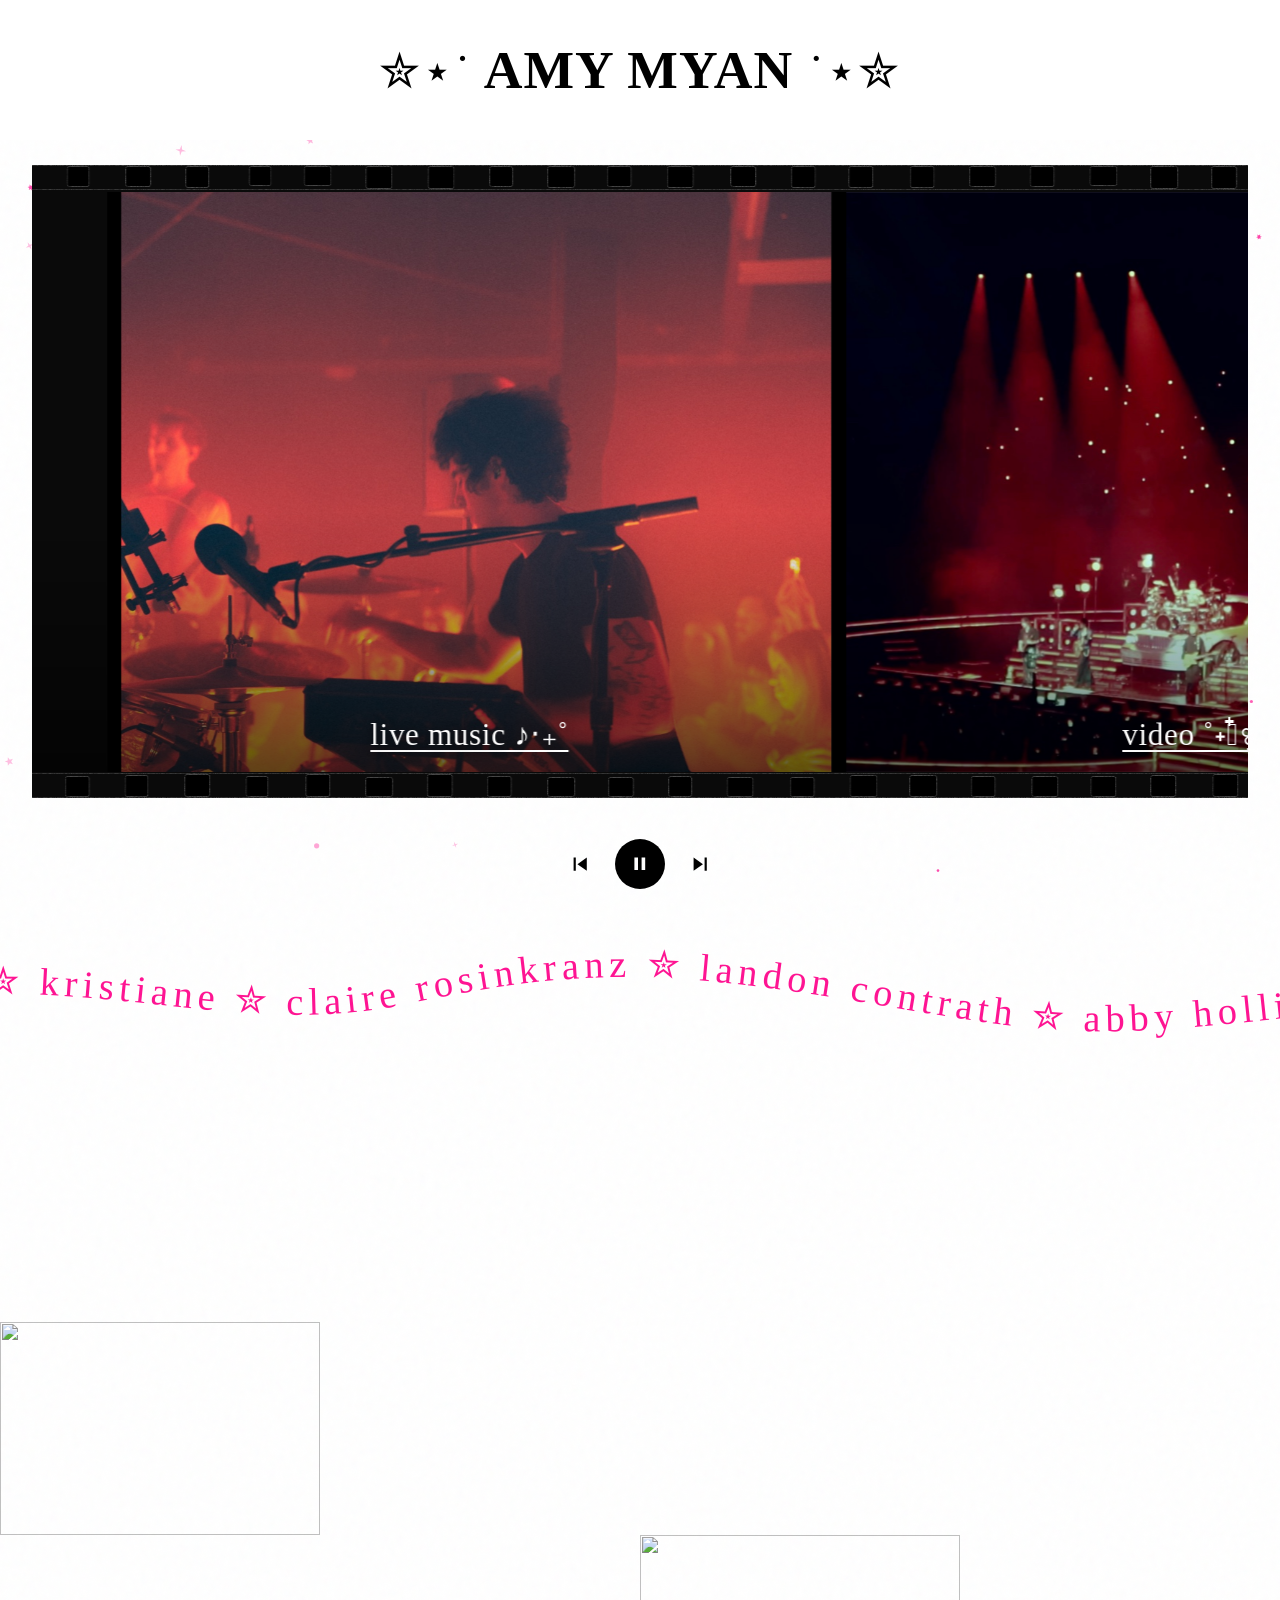
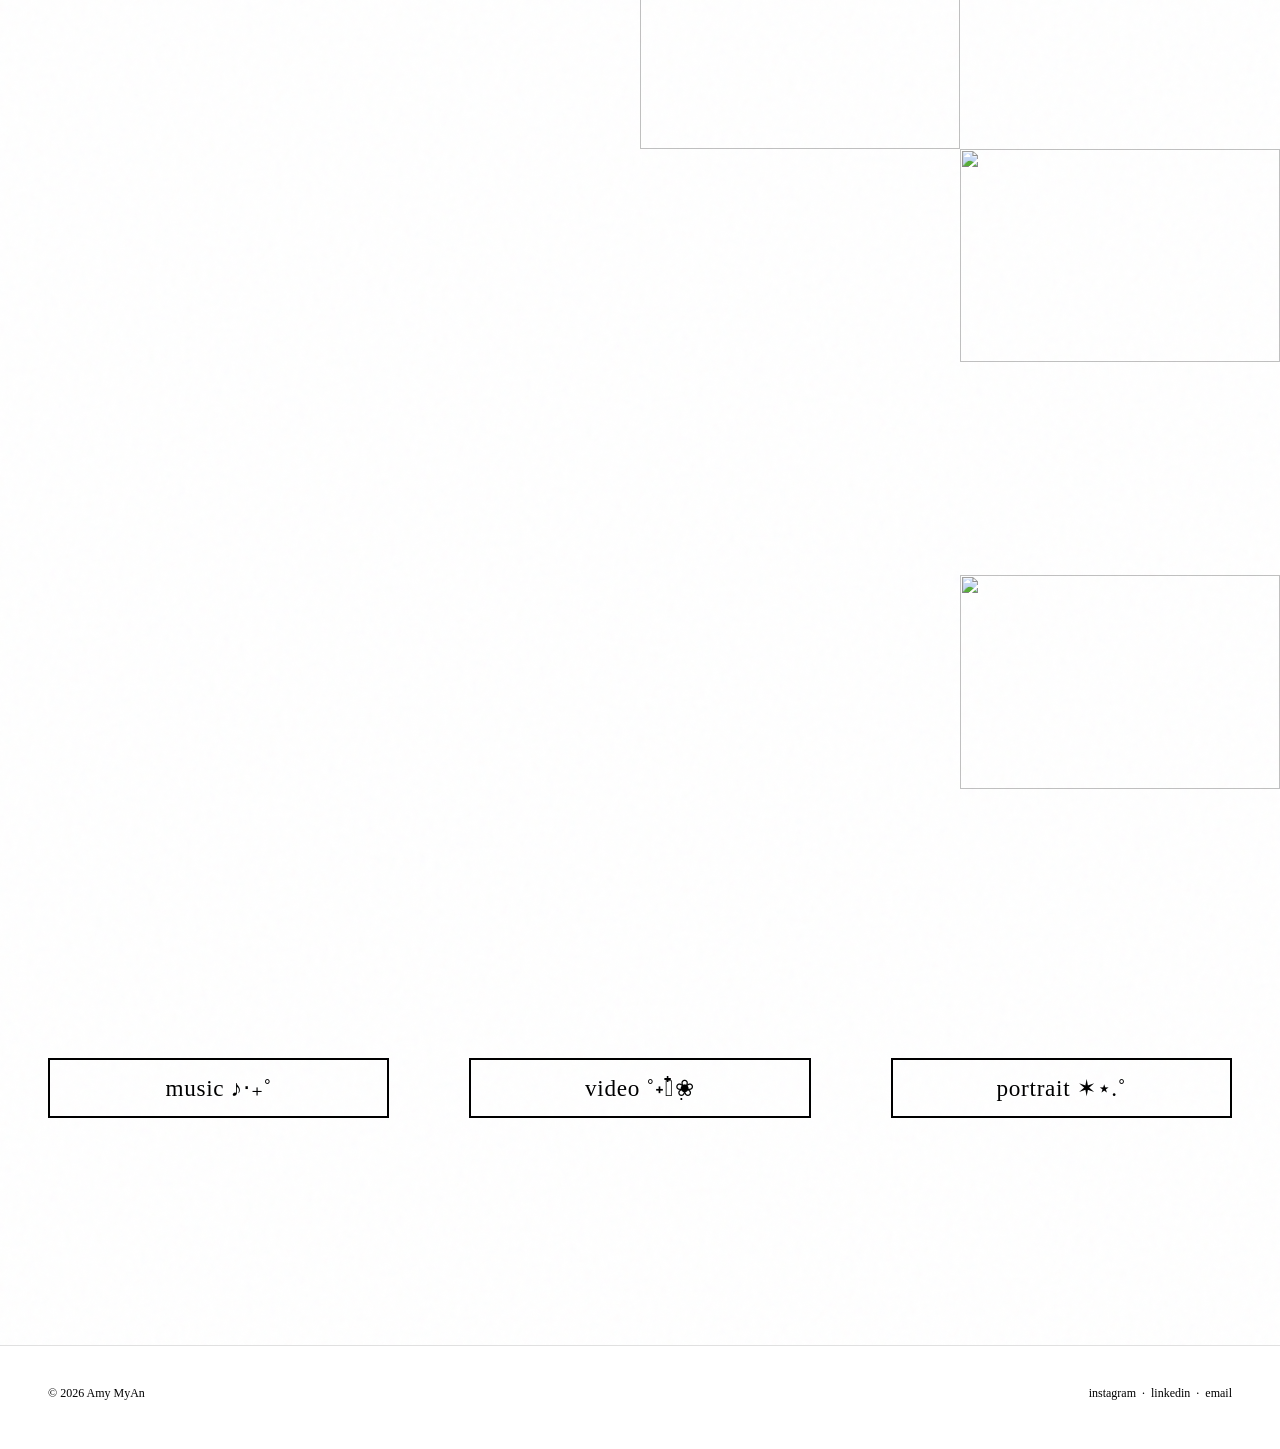
==== index.html @ 7e23cfae "artists" ====
<!DOCTYPE html>
<html lang="en">
<head>
<meta charset="UTF-8">
<meta name="viewport" content="width=device-width, initial-scale=1">
<title>Amy MyAn</title>
<meta name="description" content="Amy MyAn is a Los Angeles-based music photographer and videographer specializing in show/tour coverage, BTS, and portraits.">
<link rel="icon" href="assets/favicon.svg?v=20260813j" type="image/svg+xml">
<link rel="icon" href="assets/favicon.png?v=20260813j" sizes="32x32" type="image/png">
<link rel="apple-touch-icon" href="assets/apple-touch-icon.png?v=20260813j">
<link rel="stylesheet" href="css/style.css?v=20261007e">
<link rel="stylesheet" href="css/home-filmstrip.css?v=20261007g">
<style>.page-loader{position:fixed;inset:0;z-index:10050;background:#fff}body.is-booting{overflow:hidden}</style>
</head>
<body class="page-home is-booting">
<noscript><style>.page-loader{display:none!important}body.is-booting .site-nav,body.is-booting main,body.is-booting .site-footer{opacity:1}body.is-booting{overflow:auto}</style></noscript>
<div id="page-loader" class="page-loader" role="status" aria-live="polite" aria-label="Loading">
  <div class="page-loader-inner">
    <div class="page-loader-orbit" aria-hidden="true"></div>
  </div>
</div>

<nav class="site-nav">
  <a class="wordmark" href="index.html"><span class="wordmark-deco">✮⋆˙</span> <span class="wordmark-name">Amy MyAn</span> <span class="wordmark-deco">˙⋆✮</span></a>
  <div class="nav-links">
    <a href="music.html">music</a>
    <a href="video.html">video</a>
    <a href="portrait.html">portrait</a>
    <a href="about.html">about</a>
  </div>
</nav>

<main id="home-film" class="home-film">
  <p class="home-film-loading">loading film…</p>

  <div class="home-film-hero">
    <div class="home-film-stage">
      <div class="home-film-assembly">
          <div class="home-film-viewport">
            <div class="home-film-roll">
            <div class="home-film-track">
              <div class="home-film-edge home-film-edge--top">
                <div class="home-film-sprocket home-film-sprocket--top" aria-hidden="true"></div>
              </div>
              <div class="home-film-strip" aria-live="polite"></div>
              <div class="home-film-edge home-film-edge--bottom">
                <div class="home-film-sprocket home-film-sprocket--bottom" aria-hidden="true"></div>
              </div>
            </div>
          </div>
        </div>
      </div>

      <div class="home-film-controls">
        <button type="button" class="home-film-transport home-film-transport--prev" aria-label="Previous section">
          <svg viewBox="0 0 24 24" aria-hidden="true"><path d="M6 6h2v12H6V6zm3.5 6 8.5 6V6l-8.5 6z"/></svg>
        </button>
        <button type="button" class="home-film-transport home-film-transport--toggle is-playing" aria-label="Pause filmstrip">
          <svg class="home-film-icon home-film-icon--play" viewBox="0 0 24 24" aria-hidden="true"><path d="M8 5v14l11-7L8 5z"/></svg>
          <svg class="home-film-icon home-film-icon--pause" viewBox="0 0 24 24" aria-hidden="true"><path d="M6 5h4v14H6V5zm8 0h4v14h-4V5z"/></svg>
        </button>
        <button type="button" class="home-film-transport home-film-transport--next" aria-label="Next section">
          <svg viewBox="0 0 24 24" aria-hidden="true"><path d="M16 6h2v12h-2V6zM6 6l8.5 6L6 18V6z"/></svg>
        </button>
      </div>
    </div>
  </div>

  <div class="home-film-credits" aria-label="Artists">
      <svg class="home-film-credits-svg" viewBox="0 0 1200 128" preserveAspectRatio="xMidYMid meet" aria-hidden="true">
        <path id="home-credits-path" fill="none" d="M-120,64 C80,30 220,98 380,64 S620,30 820,64 S1020,98 1320,64" />
        <text class="home-film-credits-text">
          <textPath id="home-credits-textpath" href="#home-credits-path" startOffset="0%"></textPath>
        </text>
      </svg>
  </div>

  <div class="home-cover-grid" id="home-cover-grid" aria-label="Film cover photos"></div>

  <nav class="home-section-links" aria-label="Portfolio sections">
    <a class="home-section-link" href="music.html">music ♪‧₊˚</a>
    <a class="home-section-link" href="video.html">video ˚˖𓍢ִ໋❀</a>
    <a class="home-section-link" href="portrait.html">portrait ✶⋆.˚</a>
  </nav>

  <p class="home-work-cta-wrap">
    <a class="home-work-cta" href="about.html">
      <span class="home-work-cta-ghost" aria-hidden="true">let's work!</span>
      <span class="home-work-cta-text" aria-hidden="true"></span>
      <span class="visually-hidden">let's work!</span>
    </a>
  </p>

  <div class="home-film-grain" aria-hidden="true"></div>
</main>

<footer class="site-footer">
  <span>&copy; <span id="year"></span> Amy MyAn</span>
  <span>
    <a href="http://instagram.com/amymyan" target="_blank" rel="noopener">instagram</a>
    &nbsp;·&nbsp;
    <a href="https://www.linkedin.com/in/amymyan/" target="_blank" rel="noopener">linkedin</a>
    &nbsp;·&nbsp;
    <a href="mailto:hello@amymyan.com">email</a>
  </span>
</footer>

<script src="js/config.js?v=20260808"></script>
<script src="js/amy-media.js?v=20260930c"></script>
<script src="js/page-loader.js?v=20261005f"></script>
<script src="js/home-data.js?v=20261008a"></script>
<script src="js/home-filmstrip.js?v=20261007g"></script>
<script src="js/home-credits.js?v=20261008a"></script>
<script src="js/home-cover-grid.js?v=20260930b"></script>
<script src="js/home-section-links.js?v=20260811h"></script>
<script src="js/home-work-cta.js?v=20260813h"></script>
<script>document.getElementById('year').textContent = new Date().getFullYear();</script>
<script src="js/cursor-glow.js" defer></script>
<script src="js/galaxy.js?v=20260812v" defer></script>
</body>
</html>
---- css/style.css ----
/* ============================================================
   AMY MYAN — shared design settings
   ============================================================
   This file controls the look of EVERY page (fonts, colors,
   background, nav bar, footer, and the photo grid pages).
   Change something here and it updates the whole site at once.
   ============================================================ */

@import url('galaxy.css');

:root{
  /* ---- COLORS ----
     Every color on the site is named here once, so you only
     ever need to change it in ONE place. */
  --paper:   #FFFFFF;   /* page background */
  --ink:     #000000;   /* text on light backgrounds */
  --line:    #E0E0E0;   /* dividers + empty placeholders */
  --flash:   #FF1493;

  /* ---- FONTS ----
     All three are set to Times New Roman. If you ever want a
     different font for headings vs body text, change these to
     two different values (e.g. --display: 'Georgia', serif;) */
  --display: 'Times New Roman', Times, serif;
  --body:    'Times New Roman', Times, serif;
  --mono:    'Times New Roman', Times, serif;

  --nav-wordmark-size: clamp(2.45rem, 6vw, 3.35rem);
  --nav-link-size: clamp(0.95rem, 1.7vw, 1.12rem);
  --nav-pad-y: clamp(1.85rem, 4.5vw, 2.35rem);
  --site-cursor: url('../assets/cursor.png?v=20260813g') 12 12, auto;
  --cursor-trail-offset-x: 0px;
  --cursor-trail-offset-y: 0px;
}

/* Reset: makes sure padding/borders don't make elements bigger
   than the width/height you set on them. Leave this alone. */
*{ box-sizing:border-box; }

html,body{
  margin:0;
  padding:0;
  background:var(--paper);
  color:var(--ink);
  font-family:var(--body);
  -webkit-font-smoothing:antialiased;

  cursor:var(--site-cursor);
}

a{
  color:inherit;
  text-decoration:none;
  cursor:var(--site-cursor);
}
a:hover{
  color:var(--flash);
}

button{
  cursor:var(--site-cursor);
}

/* ---------- top nav, shared across every page ---------- */

.site-nav{
  position:sticky;
  top:0;
  z-index:100;
  display:flex;
  flex-direction:column;
  align-items:center;
  justify-content:center;
  gap:0.35rem;
  padding:1.15rem clamp(1.25rem, 4vw, 3rem);
  background:var(--paper);
  text-align:center;
}

.site-nav .wordmark{
  font-family:var(--display);
  font-style:normal;
  font-weight:bold;
  font-size:var(--nav-wordmark-size);
  letter-spacing:0.02em;
  white-space:nowrap;
  text-transform:none;
  display:inline-block;
  line-height:1.2;
  color:var(--ink);
}

body .site-nav a.wordmark,
body .site-nav a.wordmark:link,
body .site-nav a.wordmark:visited,
body .site-nav a.wordmark:active{
  font-size:clamp(2.45rem, 6vw, 3.35rem);
  color:var(--ink);
  -webkit-text-fill-color:var(--ink);
}

@media (hover:hover) and (pointer:fine){
  body .site-nav a.wordmark:hover,
  body .site-nav a.wordmark:focus-visible{
    color:var(--flash);
    -webkit-text-fill-color:var(--flash);
  }
}

.site-nav .wordmark-name{
  text-transform:uppercase;
  color:inherit;
}

/* Decorative stars — use text font so color stays white on mobile */
.site-nav .wordmark-deco{
  font-family:inherit;
  font-weight:normal;
  font-size:0.92em;
  letter-spacing:0.03em;
  color:inherit;
}

.site-nav .nav-links{
  display:flex;
  flex-wrap:wrap;
  align-items:center;
  justify-content:center;
  gap:1.75rem;
  font-family:var(--mono);
  font-size:var(--nav-link-size);
  letter-spacing:0.03em;
}

.site-nav .nav-links a{
  position:relative;
  padding-bottom:2px;
  opacity:0.75;
  transition:opacity 0.2s ease;
}
.site-nav .nav-links a:hover,
.site-nav .nav-links a[aria-current="page"]{ opacity:1; }

/* underline under whichever nav link matches the current page */
.site-nav .nav-links a[aria-current="page"]::after{
  content:"";
  position:absolute;
  left:0; right:0; bottom:-3px;
  height:1px;
  background:var(--ink);
}

/* Homepage — wordmark only, no tab row */
.page-home .site-nav .nav-links{
  display:none;
}

.page-home .site-nav{
  gap:0;
  padding:var(--nav-pad-y) clamp(1.25rem, 4vw, 3rem);
}

.page-home{
  display:flex;
  flex-direction:column;
  min-height:100vh;
  min-height:100dvh;
}

.page-home .site-footer{
  margin-top:auto;
}

/* ---------- footer ---------- */

.site-footer{
  padding:2.5rem clamp(1.25rem, 4vw, 3rem) 3rem;
  border-top:1px solid var(--line);
  margin-top:4rem;
  display:flex;
  justify-content:space-between;
  flex-wrap:wrap;
  gap:1rem;
  font-family:var(--mono);
  font-size:0.75rem;
  opacity:0.7;
}

/* ---------- generic page heading (currently only used by
   organizer.html — the public pages no longer show a title) ---------- */

.page-head{
  padding:3rem clamp(1.25rem, 4vw, 3rem) 1.5rem;
}
.page-head h1{
  font-family:var(--display);
  font-weight:bold;
  font-style:normal;
  font-size:clamp(2rem, 5vw, 3.25rem);
  margin:0 0 0.4rem;
}
.page-head p{
  font-family:var(--mono);
  font-size:0.8rem;
  opacity:0.65;
  margin:0;
}

/* ---------- simple gallery grid (portrait / video pages) ----------
   To change how many photos fit per row, edit the "240px" below —
   a bigger number = fewer, larger photos per row. */

.gallery-grid{
  display:grid;
  grid-template-columns:repeat(auto-fill, minmax(240px, 1fr));
  gap:0.4rem;
  padding:2rem clamp(1.25rem, 4vw, 3rem) 3rem;
}

.gallery-grid figure{
  margin:0;
  aspect-ratio:4/5;
  overflow:hidden;
  background:var(--line); /* light gray box shown while a photo loads */
}

.gallery-grid img,
.gallery-grid video{
  width:100%;
  height:100%;
  object-fit:cover;
  display:block;
  transition:transform 0.5s ease;
}

.gallery-grid figure:hover img,
.gallery-grid figure:hover video{
  transform:scale(1.03); /* subtle zoom-in on hover */
}

.empty-note{
  font-family:var(--mono);
  font-size:0.8rem;
  opacity:0.6;
  padding:0 clamp(1.25rem, 4vw, 3rem) 3rem;
}

.cursor-trail-canvas{
  position:fixed;
  inset:0;
  width:100%;
  height:100%;
  pointer-events:none;
  z-index:9999;
}

/* ---------- page loader (public pages) ---------- */

body.is-booting{
  overflow:hidden;
}

body.is-booting main,
body.is-booting .about-wrap,
body.is-booting .site-footer{
  opacity:0;
}

body.is-booting .site-nav{
  position:relative;
  z-index:10060;
}

body.is-booting .site-nav .wordmark-deco{
  display:inline-block;
  animation:loaderTwinkle 1.8s ease-in-out infinite;
}

body.is-booting .site-nav .wordmark-deco:last-child{
  animation-delay:0.9s;
}

body.is-ready main,
body.is-ready .about-wrap,
body.is-ready .site-footer{
  opacity:1;
  transition:opacity 0.9s ease;
}

.page-loader{
  position:fixed;
  inset:0;
  z-index:10050;
  display:flex;
  align-items:center;
  justify-content:center;
  background:var(--paper);
  color:var(--ink);
  overflow:hidden;
}

.page-loader.is-done{
  opacity:0;
  pointer-events:none;
  transform:scale(1.02);
  filter:blur(10px);
  transition:opacity 0.85s ease, transform 1s ease, filter 0.85s ease;
}

.page-loader-inner{
  position:relative;
  display:flex;
  flex-direction:column;
  align-items:center;
  padding:1.5rem;
}

.page-loader-orbit{
  position:relative;
  width:min(12.5rem, 58vw);
  height:min(12.5rem, 58vw);
  animation:loaderStarSpin 10s linear infinite;
}

.page-loader-orbit-dot{
  position:absolute;
  left:var(--x);
  top:var(--y);
  transform:translate(-50%, -50%);
  font-size:0.58rem;
  line-height:1;
  color:var(--flash);
}

.page-loader-orbit-dot:nth-child(5n+2){ color:#ff5aad; }
.page-loader-orbit-dot:nth-child(5n+3){ color:#ff8fc4; }
.page-loader-orbit-dot:nth-child(5n+4){ color:#ff3da5; }
.page-loader-orbit-dot:nth-child(5n){ color:#ffb3d9; }

.page-loader-orbit-dot.is-tip{
  font-size:0.92rem;
  color:var(--flash);
}

.page-loader-orbit-dot span{
  display:block;
  animation:loaderTwinkle 1.7s ease-in-out infinite;
  animation-delay:var(--d, 0s);
}

body.is-booting .home-film-loading{
  display:none;
}

@keyframes loaderTwinkle{
  0%, 100%{ opacity:1; transform:scale(1) rotate(0deg); }
  50%{ opacity:0.28; transform:scale(0.82) rotate(-12deg); }
}

@keyframes loaderStarSpin{
  from{ transform:rotate(0deg); }
  to{ transform:rotate(360deg); }
}

@media (prefers-reduced-motion:reduce){
  body.is-booting .site-nav .wordmark-deco,
  .page-loader-orbit,
  .page-loader-orbit-dot span{
    animation:none;
  }
  .page-loader.is-done{
    transform:none;
    filter:none;
    transition:opacity 0.25s ease;
  }
  body.is-ready .site-nav,
  body.is-ready main,
  body.is-ready .about-wrap,
  body.is-ready .site-footer{
    transition:opacity 0.25s ease;
  }
}
---- css/home-filmstrip.css ----
/* Homepage — 35mm filmstrip, 5:4 frames */

.home-film {
  --frames-visible: 1.65;
  --frame-w: calc((100% - var(--film-frame-gap)) / var(--frames-visible));
  --frame-gap: 0px;
  --frame-step: var(--frame-w);
  --stage-w: min(1240px, 98vw);
  --roll-u: 10px;
  --film-ink: #0a0a0a;
  --film-edge: var(--film-ink);
  --film-divider: #000000;
  --film-frame-gap: 14px;
  --film-edge-grey: rgba(255, 255, 255, 0.3);
  --film-hole-grey: rgba(255, 255, 255, 0.42);
  --film-noise: url("data:image/svg+xml,%3Csvg viewBox='0 0 128 128' xmlns='http://www.w3.org/2000/svg'%3E%3Cfilter id='n'%3E%3CfeTurbulence type='fractalNoise' baseFrequency='0.92' numOctaves='4' stitchTiles='stitch'/%3E%3C/filter%3E%3Crect width='100%25' height='100%25' filter='url(%23n)'/%3E%3C/svg%3E");
  --controls-gap: clamp(0.65rem, 2vw, 2rem);
  --credits-gap: clamp(1.25rem, 3.5vw, 2.25rem);

  position: relative;
  width: 100%;
  padding: 0;
  overflow: hidden;
}

.page-home .home-film {
  flex: 1 1 auto;
  display: flex;
  flex-direction: column;
  justify-content: flex-start;
  align-items: stretch;
  min-height: 0;
  overflow-x: hidden;
  overflow-y: auto;
}

.home-film-hero {
  width: 100%;
  height: calc(100dvh - var(--home-nav-h, 5.5rem));
  min-height: calc(100dvh - var(--home-nav-h, 5.5rem));
  max-height: calc(100dvh - var(--home-nav-h, 5.5rem));
  display: flex;
  flex-direction: column;
  justify-content: center;
  align-items: center;
  flex-shrink: 0;
  overflow: hidden;
}

.home-film-grain {
  position: absolute;
  inset: 0;
  pointer-events: none;
  opacity: 0.03;
  z-index: 2;
  background-image: url("data:image/svg+xml,%3Csvg viewBox='0 0 200 200' xmlns='http://www.w3.org/2000/svg'%3E%3Cfilter id='n'%3E%3CfeTurbulence type='fractalNoise' baseFrequency='0.85' numOctaves='4' stitchTiles='stitch'/%3E%3C/filter%3E%3Crect width='100%25' height='100%25' filter='url(%23n)'/%3E%3C/svg%3E");
  mix-blend-mode: multiply;
}

.home-film-loading {
  position: absolute;
  inset: 0;
  display: flex;
  align-items: center;
  justify-content: center;
  text-align: center;
  font-family: var(--mono);
  font-size: 0.85rem;
  opacity: 0.5;
  padding: 1rem;
  z-index: 4;
}

.home-film-loading[hidden] {
  display: none;
}

.home-film-stage {
  max-width: var(--stage-w);
  margin: 0 auto;
  padding: clamp(0.35rem, 1.2vh, 0.85rem) clamp(0.35rem, 1.5vw, 0.75rem);
  width: 100%;
  height: 100%;
  flex: 1 1 auto;
  min-height: 0;
  display: flex;
  flex-direction: column;
  justify-content: center;
  box-sizing: border-box;
}

.home-film-assembly {
  width: 100%;
  flex: 1 1 auto;
  min-height: 0;
  display: flex;
  flex-direction: column;
  justify-content: center;
}

/* ---- film gate ---- */
.home-film-viewport {
  width: 100%;
  position: relative;
  overflow: hidden;
  padding: clamp(0.2rem, 0.8vh, 0.65rem) 0;
  background: transparent;
  flex: 1 1 auto;
  min-height: 0;
  display: flex;
  align-items: center;
}

.home-film-roll {
  width: 100%;
  font-size: var(--roll-u);
  background: var(--film-ink);
  border: none;
  overflow: hidden;
  position: relative;
}

.home-film-roll::before,
.home-film-roll::after {
  content: '';
  position: absolute;
  left: 0;
  right: 0;
  height: 1px;
  pointer-events: none;
  z-index: 4;
  background: var(--film-edge-grey);
  -webkit-mask-image: var(--film-noise);
  mask-image: var(--film-noise);
  -webkit-mask-size: 72px 72px;
  mask-size: 72px 72px;
}

.home-film-roll::before {
  top: 0;
}

.home-film-roll::after {
  bottom: 0;
}

.home-film-track {
  display: flex;
  flex-direction: column;
  width: max-content;
  will-change: transform;
  backface-visibility: hidden;
  transform: translateZ(0);
}

.home-film-track.is-scrubbing {
  will-change: transform;
}

.home-film-edge {
  background: var(--film-ink);
  position: relative;
  overflow: hidden;
  flex: 0 0 auto;
}

.home-film-edge--top {
  padding-bottom: 0.1em;
}

.home-film-edge--bottom {
  padding-top: 0.1em;
}

.home-film-sprocket {
  position: relative;
  height: 1.3em;
  background: var(--film-ink);
}

.home-film-sprocket--top::after,
.home-film-sprocket--bottom::after {
  content: '';
  position: absolute;
  left: 0;
  right: 0;
  height: 1px;
  pointer-events: none;
  z-index: 2;
  background: var(--film-edge-grey);
  -webkit-mask-image: var(--film-noise);
  mask-image: var(--film-noise);
  -webkit-mask-size: 72px 72px;
  mask-size: 72px 72px;
}

.home-film-sprocket--top::after {
  bottom: 0;
}

.home-film-sprocket--bottom::after {
  top: 0;
}

.home-film-sprocket-hole {
  position: absolute;
  background: #000000;
  border: none;
  border-radius: 0.12em;
  box-shadow: none;
}

.home-film-sprocket-hole::after {
  content: '';
  position: absolute;
  inset: -1px;
  border-radius: inherit;
  border: 1px solid var(--film-hole-grey);
  -webkit-mask-image: var(--film-noise);
  mask-image: var(--film-noise);
  -webkit-mask-size: 48px 48px;
  mask-size: 48px 48px;
  pointer-events: none;
}

.home-film-sprocket--top .home-film-sprocket-hole {
  top: 0.12em;
  transform: translate(-50%, 0);
}

.home-film-sprocket--bottom .home-film-sprocket-hole {
  bottom: 0.12em;
  top: auto;
  transform: translate(-50%, 0);
}

.home-film-strip {
  display: flex;
  align-items: flex-start;
  gap: 0;
  flex: 0 0 auto;
}

.home-film-frame {
  flex: 0 0 var(--frame-w);
  width: var(--frame-w);
  background: var(--film-ink);
  position: relative;
  contain: layout style paint;
  transform: translateZ(0);
}

.home-film-frame + .home-film-frame::before {
  content: '';
  position: absolute;
  left: 0;
  top: 0;
  bottom: 0;
  width: var(--film-frame-gap);
  background: var(--film-divider);
  z-index: 1;
  pointer-events: none;
}

.home-film-frame.is-cover {
  z-index: 2;
}

.home-film-frame--loop-clone .home-film-cover-link {
  opacity: 0;
  pointer-events: none;
}

.home-film-photo {
  width: 100%;
  aspect-ratio: 5 / 4;
  background: var(--film-ink);
  overflow: hidden;
  position: relative;
  box-shadow: none;
}

.home-film-photo img {
  width: 100%;
  height: 100%;
  object-fit: cover;
  display: block;
  user-select: none;
  -webkit-user-drag: none;
}

.home-film-cover-link {
  position: absolute;
  inset: 0;
  display: flex;
  align-items: flex-end;
  justify-content: center;
  padding: 0.65rem 0.75rem 1rem;
  text-decoration: none;
  color: #fff;
  background: linear-gradient(to top, rgba(0, 0, 0, 0.55) 0%, transparent 40%);
  opacity: 0;
  pointer-events: none;
  transition: opacity 0.3s ease;
}

.home-film-frame.is-cover .home-film-cover-link {
  opacity: 1;
  pointer-events: auto;
}

.home-film-frame.is-cover.is-active .home-film-cover-link {
  background: linear-gradient(to top, rgba(0, 0, 0, 0.62) 0%, transparent 45%);
}

.home-film-cover-title {
  font-family: var(--mono);
  font-size: clamp(1.3rem, 3.8vw, 1.95rem);
  letter-spacing: 0.02em;
  text-align: center;
  line-height: 1.3;
  text-shadow: 0 1px 10px rgba(0, 0, 0, 0.6);
  text-decoration: underline;
  text-underline-offset: 5px;
  text-decoration-thickness: 2px;
}

.home-film-cover-link:hover .home-film-cover-title,
.home-film-cover-link:focus-visible .home-film-cover-title {
  text-decoration-color: var(--flash);
}

.home-film-controls {
  display: flex;
  align-items: center;
  justify-content: center;
  gap: 1.35rem;
  margin-top: var(--controls-gap);
  margin-bottom: 0;
  flex-shrink: 0;
}

.home-film-transport {
  display: inline-flex;
  align-items: center;
  justify-content: center;
  padding: 0;
  border: none;
  background: none;
  color: var(--ink);
  cursor: var(--site-cursor);
  transition: color 0.12s ease, opacity 0.12s ease, transform 0.12s ease;
}

.home-film-transport svg {
  display: block;
  width: 1.65rem;
  height: 1.65rem;
  fill: currentColor;
}

.home-film-transport--toggle {
  width: 3.15rem;
  height: 3.15rem;
  border-radius: 50%;
  background: var(--ink);
  color: var(--paper);
}

.home-film-transport--toggle svg {
  width: 1.35rem;
  height: 1.35rem;
}

.home-film-transport--toggle .home-film-icon--play {
  display: none;
  margin-left: 0.12rem;
}

.home-film-transport--toggle .home-film-icon--pause {
  display: block;
}

.home-film-transport--toggle.is-paused .home-film-icon--play {
  display: block;
}

.home-film-transport--toggle.is-paused .home-film-icon--pause {
  display: none;
}

.home-film-transport:disabled {
  opacity: 0.35;
  cursor: not-allowed;
}

.home-film-transport:not(:disabled):hover,
.home-film-transport:not(:disabled):focus-visible {
  color: var(--flash);
  outline: none;
}

.home-film-transport--toggle:not(:disabled):hover,
.home-film-transport--toggle:not(:disabled):focus-visible {
  color: var(--paper);
  background: var(--flash);
}

.home-film-transport:not(:disabled):active {
  transform: scale(0.94);
}

.home-film-credits {
  width: 100%;
  max-width: 100%;
  margin-top: var(--credits-gap);
  margin-bottom: var(--credits-gap);
  padding: 0;
  height: clamp(96px, calc(100vw * 128 / 1200), 220px);
  overflow: visible;
  pointer-events: none;
  user-select: none;
  flex-shrink: 0;
}

.home-film-credits-svg {
  width: 100%;
  height: 100%;
  display: block;
  overflow: visible;
}

.home-film-credits-text {
  fill: var(--flash);
  font-family: var(--body);
  font-size: 2.25rem;
  letter-spacing: 0.14em;
}

@media (max-width: 1000px) {
  .home-film-credits-text {
    font-size: 2.75rem;
  }
}

@media (max-width: 800px) {
  .home-film-credits-text {
    font-size: 3.35rem;
  }
}

@media (max-width: 640px) {
  .home-film-credits-text {
    font-size: 4rem;
  }
}

@media (max-width: 480px) {
  .home-film-credits-text {
    font-size: 4.85rem;
    letter-spacing: 0.07em;
  }
}

@media (prefers-reduced-motion: reduce) {
  .home-film-credits animate {
    display: none;
  }
}

@media (max-height: 660px) {
  .home-film-stage {
    padding-top: clamp(0.45rem, 1.5vh, 0.75rem);
  }

  .home-film-viewport {
    padding: 0.45rem 0;
  }
}

@media (max-height: 540px) {
  .home-film-stage {
    padding-top: 0.35rem;
  }

  .home-film-viewport {
    padding: 0.3rem 0;
  }

  .home-film-credits {
    height: clamp(72px, 14vw, 96px);
  }
}

@media (max-width: 560px) {
  .home-film-credits {
    height: clamp(96px, calc(100vw * 128 / 1200), 160px);
  }
}

.home-cover-grid {
  width: 100%;
  max-width: none;
  margin: 0;
  padding: 0;
  display: grid;
  grid-template-columns: repeat(var(--grid-cols, 4), minmax(0, 1fr));
  gap: 0;
}

.home-cover-grid[hidden] {
  display: none;
}

.home-cover-grid-cell {
  overflow: hidden;
  background: var(--paper);
  aspect-ratio: 3 / 2;
}

.home-cover-grid-cell img {
  width: 100%;
  height: 100%;
  object-fit: cover;
  display: block;
}

.home-section-links {
  display: flex;
  flex-wrap: nowrap;
  align-items: stretch;
  justify-content: center;
  width: 100%;
  max-width: 100%;
  margin: clamp(2rem, 5vw, 3.5rem) auto;
  box-sizing: border-box;
}

.home-section-link {
  display: inline-flex;
  align-items: center;
  justify-content: center;
  flex: 1 1 0;
  min-width: 0;
  border: 2px solid var(--ink);
  border-radius: 0;
  font-family: var(--mono);
  letter-spacing: 0.03em;
  text-align: center;
  color: var(--ink);
  background: var(--paper);
  transition: color 0.15s ease, background 0.15s ease, border-color 0.15s ease;
  box-sizing: border-box;
  white-space: nowrap;
}

.home-section-link:hover,
.home-section-link:focus-visible {
  color: var(--paper);
  background: var(--flash);
  border-color: var(--flash);
  outline: none;
}

.home-work-cta-wrap {
  margin: clamp(1.25rem, 3vw, 2rem) auto clamp(2.5rem, 6vw, 4rem);
  text-align: center;
}

.home-work-cta {
  display: inline-grid;
  font-family: var(--mono);
  font-size: clamp(2rem, 6.5vw, 3.5rem);
  letter-spacing: 0.04em;
  color: var(--flash);
  text-decoration: none;
  min-height: 1.35em;
  opacity: 1;
  transition: opacity 0.25s ease;
}

.home-work-cta-ghost,
.home-work-cta-text {
  grid-area: 1 / 1;
  white-space: nowrap;
}

.home-work-cta-ghost {
  visibility: hidden;
  pointer-events: none;
}

.home-work-cta-text {
  justify-self: start;
  text-align: left;
  text-decoration: underline;
  text-underline-offset: 6px;
  text-decoration-thickness: 2px;
  transition: color 0.35s ease, text-shadow 0.35s ease;
}

.home-work-cta.is-complete .home-work-cta-text {
  justify-self: center;
  width: 100%;
  text-align: center;
}

.home-work-cta.is-glowing .home-work-cta-text {
  color: #ffffff;
  text-shadow:
    0 0 10px rgba(255, 255, 255, 0.95),
    0 0 22px rgba(255, 255, 255, 0.8),
    0 0 44px rgba(255, 255, 255, 0.45);
}

.home-work-cta.is-hidden {
  opacity: 0;
}

.home-work-cta:hover,
.home-work-cta:focus-visible {
  color: var(--flash);
  outline: none;
}

.home-work-cta:hover .home-work-cta-text,
.home-work-cta:focus-visible .home-work-cta-text {
  text-decoration-color: var(--flash);
}

.visually-hidden {
  position: absolute;
  width: 1px;
  height: 1px;
  padding: 0;
  margin: -1px;
  overflow: hidden;
  clip: rect(0, 0, 0, 0);
  white-space: nowrap;
  border: 0;
}
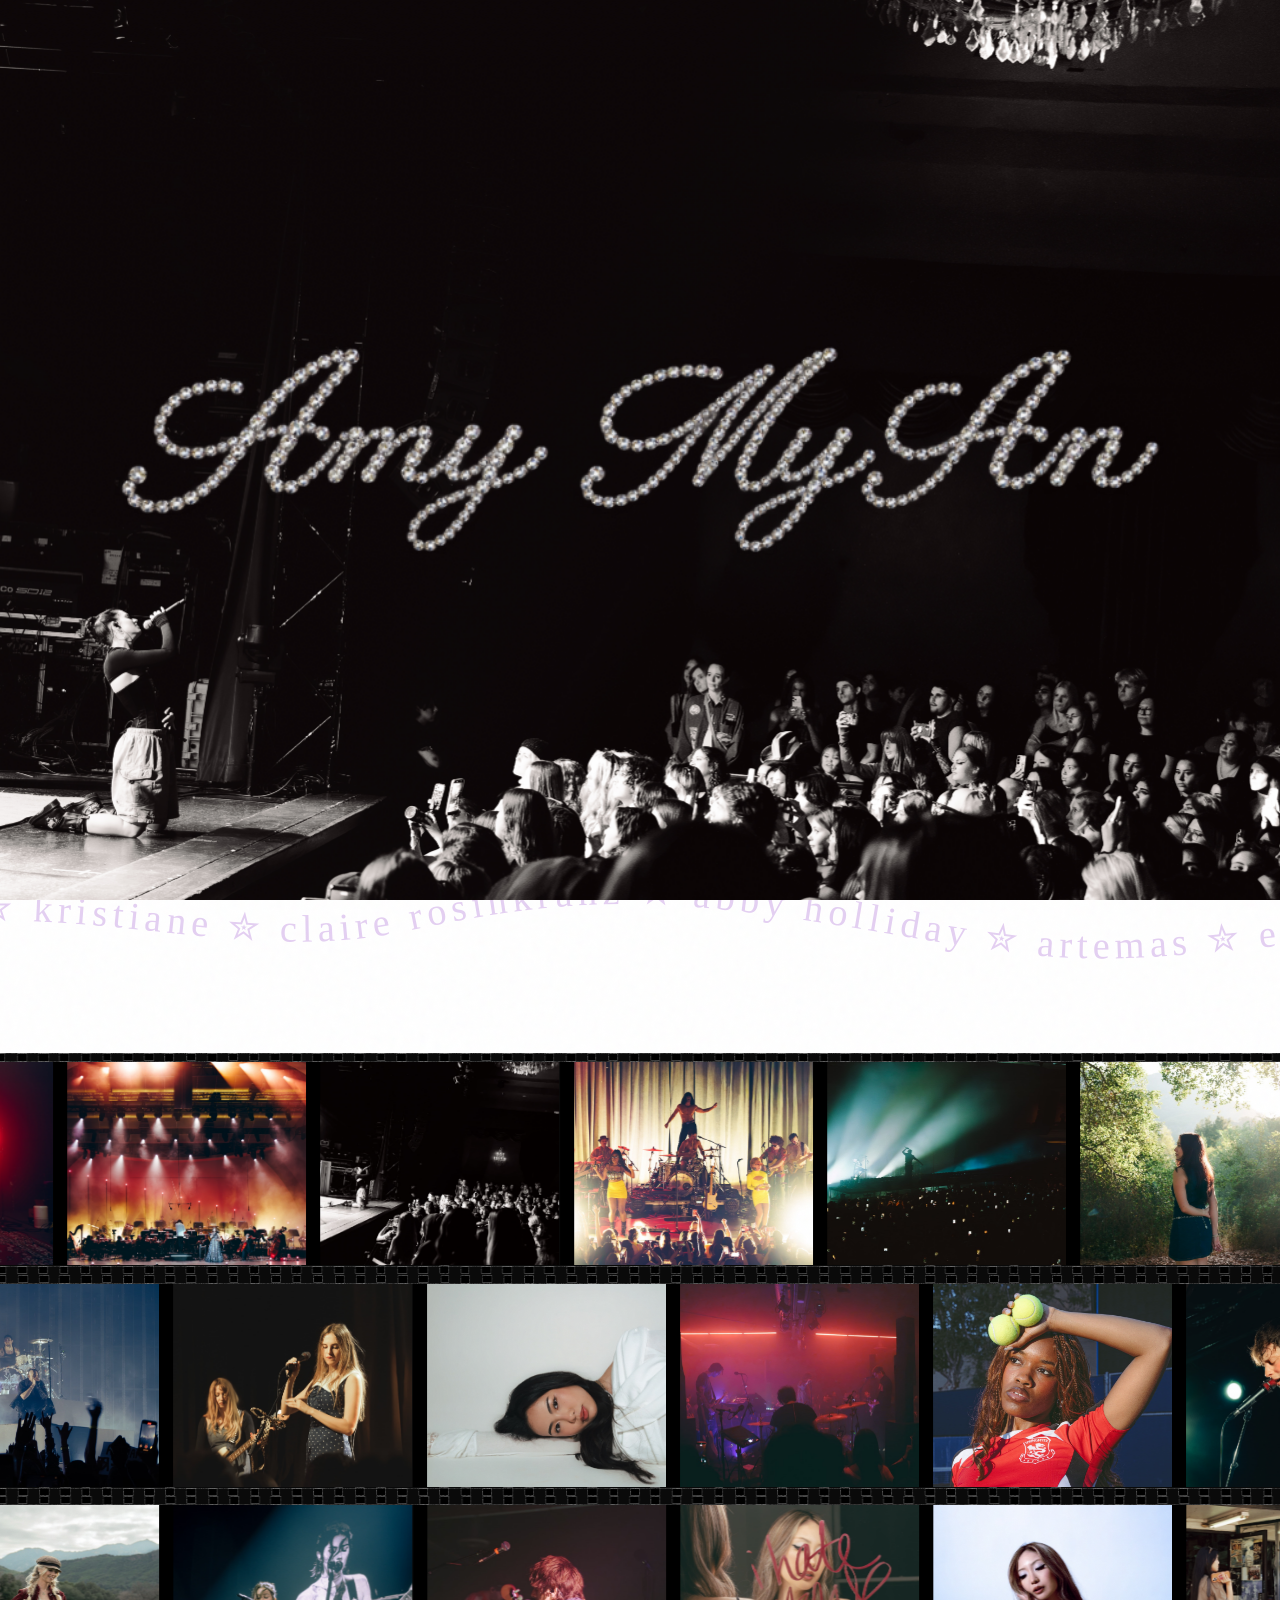
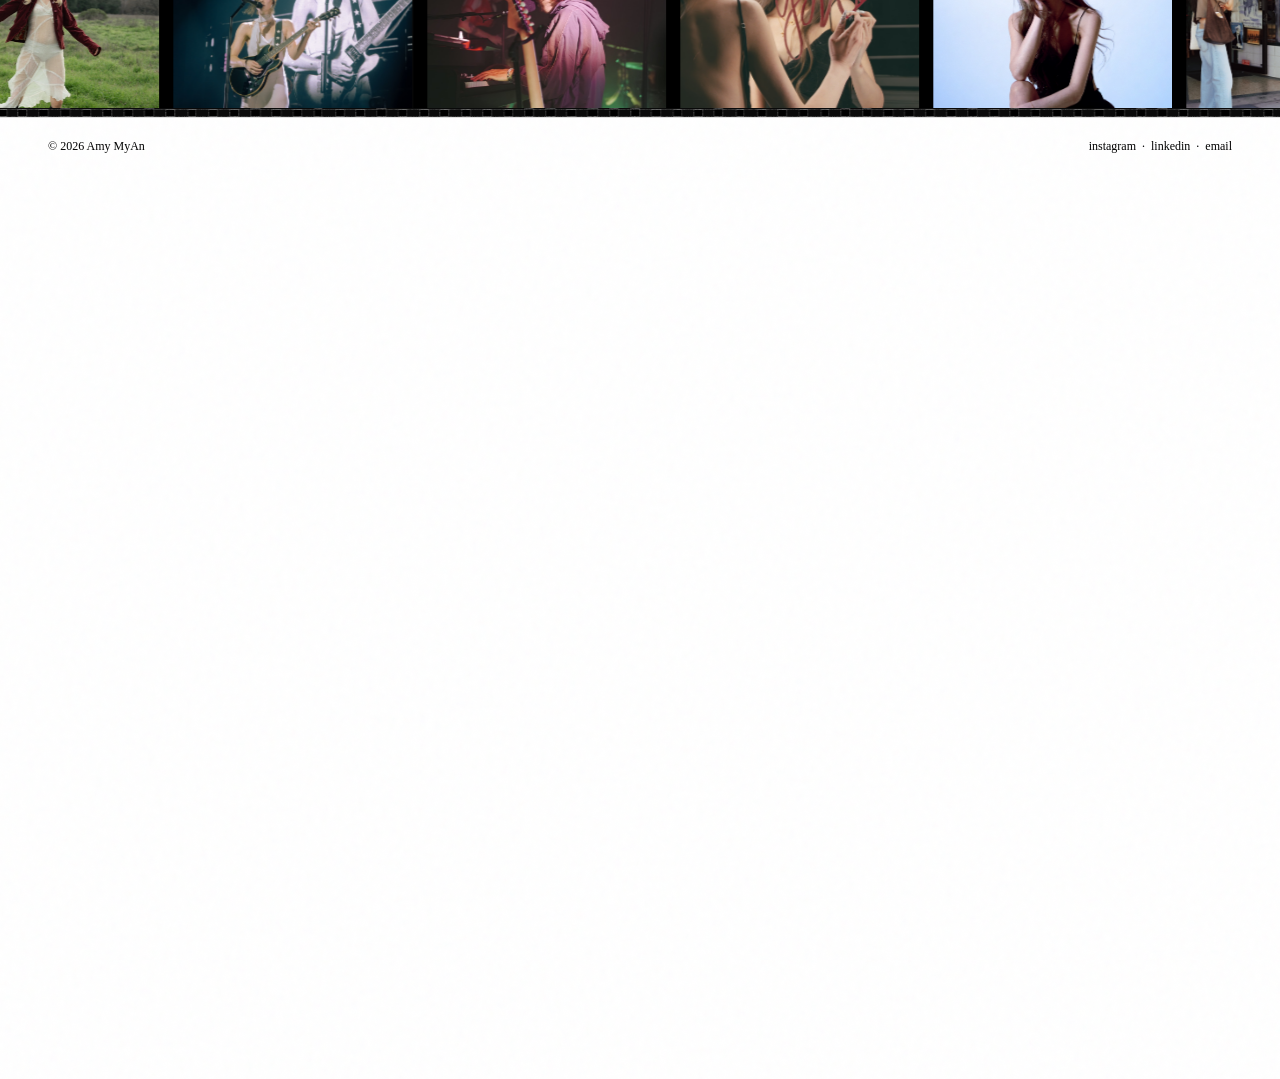
==== commit fc64e9e5: "soo many updates idek" ====
--- a/index.html
+++ b/index.html
@@ -8,8 +8,11 @@
 <link rel="icon" href="assets/favicon.svg?v=20260813j" type="image/svg+xml">
 <link rel="icon" href="assets/favicon.png?v=20260813j" sizes="32x32" type="image/png">
 <link rel="apple-touch-icon" href="assets/apple-touch-icon.png?v=20260813j">
-<link rel="stylesheet" href="css/style.css?v=20261007e">
-<link rel="stylesheet" href="css/home-filmstrip.css?v=20261007g">
+<link rel="preconnect" href="https://fonts.googleapis.com">
+<link rel="preconnect" href="https://fonts.gstatic.com" crossorigin>
+<link href="https://fonts.googleapis.com/css2?family=Great+Vibes&display=swap" rel="stylesheet">
+<link rel="stylesheet" href="css/style.css?v=20261011b">
+<link rel="stylesheet" href="css/home-filmstrip.css?v=20261011e">
 <style>.page-loader{position:fixed;inset:0;z-index:10050;background:#fff}body.is-booting{overflow:hidden}</style>
 </head>
 <body class="page-home is-booting">
@@ -24,19 +27,80 @@
   <a class="wordmark" href="index.html"><span class="wordmark-deco">✮⋆˙</span> <span class="wordmark-name">Amy MyAn</span> <span class="wordmark-deco">˙⋆✮</span></a>
   <div class="nav-links">
     <a href="music.html">music</a>
+    <a href="portrait.html">portrait</a>
     <a href="video.html">video</a>
-    <a href="portrait.html">portrait</a>
     <a href="about.html">about</a>
   </div>
 </nav>
 
 <main id="home-film" class="home-film">
+  <section class="home-hero" aria-label="Amy MyAn">
+    <img class="home-hero-photo" alt="" hidden>
+    <img class="home-hero-mark" src="assets/home/amy-myan-mark.png" width="858" height="209" alt="Amy MyAn">
+  </section>
+
   <p class="home-film-loading">loading film…</p>
+
+  <div class="home-under">
+  <section class="home-galleries" aria-label="Galleries">
+    <h2 class="home-galleries-title">galleries</h2>
+    <div class="home-galleries-row">
+      <div class="home-gallery-col">
+        <a class="home-gallery" href="music.html">
+          <span class="home-gallery-frame">
+            <img class="home-gallery-photo" data-gallery="music" alt="" hidden>
+          </span>
+          <span class="home-gallery-num">01</span>
+          <span class="home-gallery-label"><span class="home-gallery-name">music</span> <span class="home-gallery-symbol">♪‧₊˚</span></span>
+        </a>
+      </div>
+      <div class="home-gallery-col">
+        <a class="home-gallery" href="portrait.html">
+          <span class="home-gallery-frame">
+            <img class="home-gallery-photo" data-gallery="portrait" alt="" hidden>
+          </span>
+          <span class="home-gallery-num">02</span>
+          <span class="home-gallery-label"><span class="home-gallery-name">portrait</span> <span class="home-gallery-symbol">✶⋆.˚</span></span>
+        </a>
+      </div>
+      <div class="home-gallery-col">
+        <div class="home-gallery-shot">
+        <a class="home-gallery" href="video.html">
+          <span class="home-gallery-frame">
+            <img class="home-gallery-photo" data-gallery="video" alt="" hidden>
+          </span>
+        </a>
+        <a class="home-about-star" href="about.html">
+          <span class="home-about-star-spin" aria-hidden="true">
+            <svg class="home-about-star-shape" viewBox="0 0 100 100" focusable="false">
+              <polygon points="50,4.5 62.9,32.2 93.3,35.9 70.9,56.8 76.7,86.8 50,72 23.3,86.8 29.1,56.8 6.7,35.9 37.1,32.2"></polygon>
+            </svg>
+          </span>
+          <span class="home-about-star-label">about<br>me</span>
+        </a>
+        </div>
+        <a class="home-gallery" href="video.html">
+          <span class="home-gallery-num">03</span>
+          <span class="home-gallery-label"><span class="home-gallery-name">video</span> <span class="home-gallery-symbol">˚˖𓍢ִ໋❀</span></span>
+        </a>
+      </div>
+    </div>
+  </section>
+
+  <div class="home-film-credits" aria-label="Artists">
+      <svg class="home-film-credits-svg" viewBox="0 0 1200 128" preserveAspectRatio="xMidYMid meet" aria-hidden="true">
+        <path id="home-credits-path" fill="none" d="M-120,64 C80,30 220,98 380,64 S620,30 820,64 S1020,98 1320,64" />
+        <text class="home-film-credits-text">
+          <textPath id="home-credits-textpath" href="#home-credits-path" startOffset="0%"></textPath>
+        </text>
+      </svg>
+  </div>
 
   <div class="home-film-hero">
     <div class="home-film-stage">
       <div class="home-film-assembly">
           <div class="home-film-viewport">
+            <div class="home-film-rows">
             <div class="home-film-roll">
             <div class="home-film-track">
               <div class="home-film-edge home-film-edge--top">
@@ -47,75 +111,38 @@
                 <div class="home-film-sprocket home-film-sprocket--bottom" aria-hidden="true"></div>
               </div>
             </div>
+            </div>
           </div>
         </div>
-      </div>
-
-      <div class="home-film-controls">
-        <button type="button" class="home-film-transport home-film-transport--prev" aria-label="Previous section">
-          <svg viewBox="0 0 24 24" aria-hidden="true"><path d="M6 6h2v12H6V6zm3.5 6 8.5 6V6l-8.5 6z"/></svg>
-        </button>
-        <button type="button" class="home-film-transport home-film-transport--toggle is-playing" aria-label="Pause filmstrip">
-          <svg class="home-film-icon home-film-icon--play" viewBox="0 0 24 24" aria-hidden="true"><path d="M8 5v14l11-7L8 5z"/></svg>
-          <svg class="home-film-icon home-film-icon--pause" viewBox="0 0 24 24" aria-hidden="true"><path d="M6 5h4v14H6V5zm8 0h4v14h-4V5z"/></svg>
-        </button>
-        <button type="button" class="home-film-transport home-film-transport--next" aria-label="Next section">
-          <svg viewBox="0 0 24 24" aria-hidden="true"><path d="M16 6h2v12h-2V6zM6 6l8.5 6L6 18V6z"/></svg>
-        </button>
       </div>
     </div>
   </div>
 
-  <div class="home-film-credits" aria-label="Artists">
-      <svg class="home-film-credits-svg" viewBox="0 0 1200 128" preserveAspectRatio="xMidYMid meet" aria-hidden="true">
-        <path id="home-credits-path" fill="none" d="M-120,64 C80,30 220,98 380,64 S620,30 820,64 S1020,98 1320,64" />
-        <text class="home-film-credits-text">
-          <textPath id="home-credits-textpath" href="#home-credits-path" startOffset="0%"></textPath>
-        </text>
-      </svg>
+  <footer class="site-footer">
+    <span>&copy; <span id="year"></span> Amy MyAn</span>
+    <span>
+      <a href="http://instagram.com/amymyan" target="_blank" rel="noopener">instagram</a>
+      &nbsp;·&nbsp;
+      <a href="https://www.linkedin.com/in/amymyan/" target="_blank" rel="noopener">linkedin</a>
+      &nbsp;·&nbsp;
+      <a href="mailto:hello@amymyan.com">email</a>
+    </span>
+  </footer>
   </div>
 
-  <div class="home-cover-grid" id="home-cover-grid" aria-label="Film cover photos"></div>
-
-  <nav class="home-section-links" aria-label="Portfolio sections">
-    <a class="home-section-link" href="music.html">music ♪‧₊˚</a>
-    <a class="home-section-link" href="video.html">video ˚˖𓍢ִ໋❀</a>
-    <a class="home-section-link" href="portrait.html">portrait ✶⋆.˚</a>
-  </nav>
-
-  <p class="home-work-cta-wrap">
-    <a class="home-work-cta" href="about.html">
-      <span class="home-work-cta-ghost" aria-hidden="true">let's work!</span>
-      <span class="home-work-cta-text" aria-hidden="true"></span>
-      <span class="visually-hidden">let's work!</span>
-    </a>
-  </p>
-
+  <div class="home-reveal-spacer" aria-hidden="true"></div>
   <div class="home-film-grain" aria-hidden="true"></div>
 </main>
 
-<footer class="site-footer">
-  <span>&copy; <span id="year"></span> Amy MyAn</span>
-  <span>
-    <a href="http://instagram.com/amymyan" target="_blank" rel="noopener">instagram</a>
-    &nbsp;·&nbsp;
-    <a href="https://www.linkedin.com/in/amymyan/" target="_blank" rel="noopener">linkedin</a>
-    &nbsp;·&nbsp;
-    <a href="mailto:hello@amymyan.com">email</a>
-  </span>
-</footer>
-
 <script src="js/config.js?v=20260808"></script>
 <script src="js/amy-media.js?v=20260930c"></script>
-<script src="js/page-loader.js?v=20261005f"></script>
-<script src="js/home-data.js?v=20261008a"></script>
-<script src="js/home-filmstrip.js?v=20261007g"></script>
+<script src="js/page-loader.js?v=20261010b"></script>
+<script src="js/home-data.js?v=20261010ab"></script>
+<script src="js/home-filmstrip.js?v=20261010ab"></script>
+<script src="js/home-hero.js?v=20261011a"></script>
 <script src="js/home-credits.js?v=20261008a"></script>
-<script src="js/home-cover-grid.js?v=20260930b"></script>
-<script src="js/home-section-links.js?v=20260811h"></script>
-<script src="js/home-work-cta.js?v=20260813h"></script>
 <script>document.getElementById('year').textContent = new Date().getFullYear();</script>
-<script src="js/cursor-glow.js" defer></script>
-<script src="js/galaxy.js?v=20260812v" defer></script>
+<script src="js/cursor-glow.js?v=20261009e" defer></script>
+<script src="js/galaxy.js?v=20261009e" defer></script>
 </body>
 </html>
--- a/css/style.css
+++ b/css/style.css
@@ -15,7 +15,7 @@
   --paper:   #FFFFFF;   /* page background */
   --ink:     #000000;   /* text on light backgrounds */
   --line:    #E0E0E0;   /* dividers + empty placeholders */
-  --flash:   #FF1493;
+  --flash:   #e4d0f2;
 
   /* ---- FONTS ----
      All three are set to Times New Roman. If you ever want a
@@ -28,7 +28,7 @@
   --nav-wordmark-size: clamp(2.45rem, 6vw, 3.35rem);
   --nav-link-size: clamp(0.95rem, 1.7vw, 1.12rem);
   --nav-pad-y: clamp(1.85rem, 4.5vw, 2.35rem);
-  --site-cursor: url('../assets/cursor.png?v=20260813g') 12 12, auto;
+  --site-cursor: url('../assets/cursor-star.png?v=20261010a') 16 16, auto;
   --cursor-trail-offset-x: 0px;
   --cursor-trail-offset-y: 0px;
 }
@@ -108,6 +108,8 @@
 }
 
 .site-nav .wordmark-name{
+  font-family:Arial, Helvetica, sans-serif;
+  font-weight:700;
   text-transform:uppercase;
   color:inherit;
 }
@@ -174,7 +176,7 @@
 /* ---------- footer ---------- */
 
 .site-footer{
-  padding:2.5rem clamp(1.25rem, 4vw, 3rem) 3rem;
+  padding:1.35rem clamp(1.25rem, 4vw, 3rem) 1.55rem;
   border-top:1px solid var(--line);
   margin-top:4rem;
   display:flex;
@@ -274,10 +276,6 @@
 body.is-booting .site-nav .wordmark-deco{
   display:inline-block;
   animation:loaderTwinkle 1.8s ease-in-out infinite;
-}
-
-body.is-booting .site-nav .wordmark-deco:last-child{
-  animation-delay:0.9s;
 }
 
 body.is-ready main,
@@ -332,10 +330,10 @@
   color:var(--flash);
 }
 
-.page-loader-orbit-dot:nth-child(5n+2){ color:#ff5aad; }
-.page-loader-orbit-dot:nth-child(5n+3){ color:#ff8fc4; }
-.page-loader-orbit-dot:nth-child(5n+4){ color:#ff3da5; }
-.page-loader-orbit-dot:nth-child(5n){ color:#ffb3d9; }
+.page-loader-orbit-dot:nth-child(5n+2),
+.page-loader-orbit-dot:nth-child(5n+3),
+.page-loader-orbit-dot:nth-child(5n+4),
+.page-loader-orbit-dot:nth-child(5n){ color:var(--flash); }
 
 .page-loader-orbit-dot.is-tip{
   font-size:0.92rem;
--- a/css/home-filmstrip.css
+++ b/css/home-filmstrip.css
@@ -1,11 +1,11 @@
 /* Homepage — 35mm filmstrip, 5:4 frames */
 
 .home-film {
-  --frames-visible: 1.65;
+  --frames-visible: 5;
   --frame-w: calc((100% - var(--film-frame-gap)) / var(--frames-visible));
   --frame-gap: 0px;
   --frame-step: var(--frame-w);
-  --stage-w: min(1240px, 98vw);
+  --stage-w: 100%;
   --roll-u: 10px;
   --film-ink: #0a0a0a;
   --film-edge: var(--film-ink);
@@ -23,28 +23,93 @@
   overflow: hidden;
 }
 
+.page-home {
+  --home-nav-h: 0px;
+  height: auto;
+  min-height: 100dvh;
+  overflow: visible;
+}
+
+.page-home .site-footer {
+  margin-top: 0;
+  flex-shrink: 0;
+}
+
+.page-home .site-nav {
+  display: none;
+}
+
 .page-home .home-film {
-  flex: 1 1 auto;
+  flex: none;
+  display: block;
+  height: auto;
+  min-height: 100dvh;
+  overflow: visible;
+}
+
+.home-hero {
+  position: fixed;
+  inset: 0;
+  z-index: 3;
+  width: 100%;
+  height: 100dvh;
+  min-height: 100dvh;
+  display: flex;
+  align-items: center;
+  justify-content: center;
+  background: #000;
+  overflow: hidden;
+  pointer-events: auto;
+  will-change: transform;
+}
+
+.home-under {
+  position: fixed;
+  top: 0;
+  left: 0;
+  right: 0;
+  z-index: 1;
+  background: var(--paper);
+  will-change: transform;
+}
+
+.home-reveal-spacer {
+  width: 100%;
+  flex-shrink: 0;
+  pointer-events: none;
+}
+
+.home-hero-photo {
+  position: absolute;
+  inset: 0;
+  width: 100%;
+  height: 100%;
+  object-fit: cover;
+  object-position: center;
+  pointer-events: none;
+}
+
+.home-hero-photo[hidden] {
+  display: none;
+}
+
+.home-hero-mark {
+  position: relative;
+  z-index: 1;
+  width: min(86vw, calc(46dvh * 858 / 209));
+  height: auto;
+  pointer-events: none;
+  user-select: none;
+}
+
+.home-film-hero {
+  width: 100%;
+  height: auto;
   display: flex;
   flex-direction: column;
   justify-content: flex-start;
   align-items: stretch;
-  min-height: 0;
-  overflow-x: hidden;
-  overflow-y: auto;
-}
-
-.home-film-hero {
-  width: 100%;
-  height: calc(100dvh - var(--home-nav-h, 5.5rem));
-  min-height: calc(100dvh - var(--home-nav-h, 5.5rem));
-  max-height: calc(100dvh - var(--home-nav-h, 5.5rem));
-  display: flex;
-  flex-direction: column;
-  justify-content: center;
-  align-items: center;
   flex-shrink: 0;
-  overflow: hidden;
 }
 
 .home-film-grain {
@@ -76,9 +141,9 @@
 }
 
 .home-film-stage {
-  max-width: var(--stage-w);
-  margin: 0 auto;
-  padding: clamp(0.35rem, 1.2vh, 0.85rem) clamp(0.35rem, 1.5vw, 0.75rem);
+  max-width: none;
+  margin: 0;
+  padding: clamp(0.35rem, 1.2vh, 0.85rem) 0 0;
   width: 100%;
   height: 100%;
   flex: 1 1 auto;
@@ -103,12 +168,22 @@
   width: 100%;
   position: relative;
   overflow: hidden;
-  padding: clamp(0.2rem, 0.8vh, 0.65rem) 0;
+  padding: clamp(0.2rem, 0.8vh, 0.65rem) 0 0;
   background: transparent;
   flex: 1 1 auto;
   min-height: 0;
   display: flex;
-  align-items: center;
+  flex-direction: column;
+  align-items: stretch;
+  justify-content: center;
+}
+
+.home-film-rows {
+  width: 100%;
+  display: flex;
+  flex-direction: column;
+  justify-content: center;
+  gap: 0;
 }
 
 .home-film-roll {
@@ -142,6 +217,11 @@
 
 .home-film-roll::after {
   bottom: 0;
+}
+
+.home-film-roll + .home-film-roll::before,
+.home-film-roll:not(:last-child)::after {
+  display: none;
 }
 
 .home-film-track {
@@ -413,7 +493,7 @@
 .home-film-credits {
   width: 100%;
   max-width: 100%;
-  margin-top: var(--credits-gap);
+  margin-top: 2.85rem;
   margin-bottom: var(--credits-gap);
   padding: 0;
   height: clamp(96px, calc(100vw * 128 / 1200), 220px);
@@ -474,7 +554,7 @@
   }
 
   .home-film-viewport {
-    padding: 0.45rem 0;
+    padding: 0.45rem 0 0;
   }
 }
 
@@ -484,7 +564,7 @@
   }
 
   .home-film-viewport {
-    padding: 0.3rem 0;
+    padding: 0.3rem 0 0;
   }
 
   .home-film-credits {
@@ -525,41 +605,261 @@
   display: block;
 }
 
-.home-section-links {
-  display: flex;
-  flex-wrap: nowrap;
-  align-items: stretch;
-  justify-content: center;
-  width: 100%;
-  max-width: 100%;
-  margin: clamp(2rem, 5vw, 3.5rem) auto;
+.home-galleries {
+  width: 100%;
+  padding: clamp(6.25rem, 13vw, 10.5rem) calc(clamp(1rem, 3vw, 2.5rem) + 2.75rem) 0.35rem;
   box-sizing: border-box;
-}
-
-.home-section-link {
-  display: inline-flex;
+  container: gallery / inline-size;
+}
+
+.home-galleries-title {
+  margin: 0 0 -0.55em;
+  font-family: Arial, Helvetica, sans-serif;
+  font-weight: 700;
+  font-size: clamp(3.4rem, 18.5vw, 15rem);
+  line-height: 0.78;
+  letter-spacing: -0.045em;
+  text-align: center;
+  text-transform: lowercase;
+  color: #000;
+  position: relative;
+  z-index: 0;
+}
+
+.home-galleries-row {
+  position: relative;
+  z-index: 1;
+  display: grid;
+  grid-template-columns: minmax(0, 26rem) minmax(0, 17rem) minmax(0, 26rem);
+  justify-content: center;
+  align-items: start;
+  gap: clamp(0.85rem, 3vw, 2.75rem);
+  margin: 0 auto;
+  padding: clamp(3.25rem, 7vw, 5rem) clamp(0.25rem, 2vw, 1.5rem) 0;
+}
+
+.home-gallery-col {
+  display: flex;
+  flex-direction: column;
   align-items: center;
-  justify-content: center;
-  flex: 1 1 0;
   min-width: 0;
-  border: 2px solid var(--ink);
-  border-radius: 0;
-  font-family: var(--mono);
-  letter-spacing: 0.03em;
+}
+
+.home-gallery-col:nth-child(1),
+.home-gallery-col:nth-child(3) {
+  margin-top: clamp(2.5rem, 6vw, 5.25rem);
+}
+
+.home-gallery-col:nth-child(2) {
+  margin-top: clamp(0.7rem, 1.8vw, 1.35rem);
+}
+
+.home-gallery {
+  display: flex;
+  flex-direction: column;
+  align-items: center;
+  width: 100%;
+  min-width: 0;
+  color: var(--ink);
+  text-decoration: none;
+}
+
+.home-gallery-frame {
+  display: block;
+  width: 100%;
+  border: 2px solid var(--flash);
+  box-sizing: border-box;
+  background: transparent;
+  line-height: 0;
+  filter: brightness(1);
+  box-shadow: 0 0 0 0 rgba(176, 120, 214, 0);
+  transition: box-shadow 0.28s ease, filter 0.28s ease;
+}
+
+.home-gallery-frame:has(.home-gallery-photo[hidden]) {
+  background: #e6e6e6;
+  min-height: 10rem;
+}
+
+.home-gallery-photo {
+  width: 100%;
+  height: auto;
+  display: block;
+}
+
+.home-gallery-photo[hidden] {
+  display: none;
+}
+
+.home-gallery-num {
+  margin-top: clamp(0.55rem, 2.44cqw, 1.7rem);
+  font-family: Arial, Helvetica, sans-serif;
+  font-weight: 700;
+  font-size: clamp(0.7rem, 5.051cqw, 3.6rem);
+  line-height: 0.9;
+  letter-spacing: 0.02em;
+  color: transparent;
+  -webkit-text-stroke: clamp(0.6px, 0.0355em, 2px) var(--flash);
+}
+
+.home-gallery-label {
+  display: flex;
+  align-items: baseline;
+  justify-content: center;
+  gap: 0.35em;
+  margin-top: clamp(0.35rem, 1.507cqw, 1.05rem);
+  color: #000;
+  line-height: 1;
+  font-size: clamp(0.8rem, 5.74cqw, 4.15rem);
+}
+
+.home-gallery-name {
+  font-family: "Great Vibes", cursive;
+  font-weight: 400;
+  font-size: 1em;
+}
+
+.home-gallery-symbol {
+  font-family: "Times New Roman", Times, serif;
+  font-size: 0.85em;
+  letter-spacing: 0;
+  line-height: 1;
+}
+
+.home-gallery:hover .home-gallery-name,
+.home-gallery:focus-visible .home-gallery-name,
+.home-gallery:hover .home-gallery-symbol,
+.home-gallery:focus-visible .home-gallery-symbol {
+  color: var(--flash);
+}
+
+.home-gallery:hover .home-gallery-num,
+.home-gallery:focus-visible .home-gallery-num,
+.home-gallery-col:has(.home-gallery:hover) .home-gallery-num,
+.home-gallery-col:has(.home-gallery:focus-visible) .home-gallery-num {
+  color: #000;
+  -webkit-text-fill-color: #000;
+  -webkit-text-stroke: 0;
+}
+
+.home-gallery:hover .home-gallery-frame,
+.home-gallery:focus-visible .home-gallery-frame,
+.home-gallery-col:has(> .home-gallery:hover) .home-gallery-frame,
+.home-gallery-col:has(> .home-gallery:focus-visible) .home-gallery-frame {
+  filter: brightness(1.06);
+  box-shadow:
+    0 0 6px rgba(255, 255, 255, 1),
+    0 0 14px rgba(228, 208, 242, 1),
+    0 0 28px rgba(176, 120, 214, 0.72);
+}
+
+.home-gallery:focus-visible,
+.home-about-star:focus-visible {
+  outline: none;
+}
+
+.home-gallery-shot {
+  position: relative;
+  width: 100%;
+}
+
+.home-gallery-shot > .home-gallery {
+  display: block;
+  width: 100%;
+}
+
+.home-gallery-shot:hover ~ .home-gallery .home-gallery-name,
+.home-gallery-shot:hover ~ .home-gallery .home-gallery-symbol,
+.home-gallery-shot:focus-within .home-gallery-name,
+.home-gallery-shot:focus-within .home-gallery-symbol {
+  color: var(--flash);
+}
+
+.home-about-star {
+  position: absolute;
+  left: 100%;
+  top: 100%;
+  z-index: 2;
+  display: grid;
+  place-items: center;
+  width: clamp(2.15rem, 14.709cqw, 10.25rem);
+  height: clamp(2.15rem, 14.709cqw, 10.25rem);
+  container: aboutstar / inline-size;
+  margin: 0;
+  transform: translate(-50%, -50%);
+  color: #000;
+  text-decoration: none;
+}
+
+.home-about-star-spin {
+  grid-area: 1 / 1;
+  width: 100%;
+  height: 100%;
+  display: grid;
+  place-items: center;
+  animation: home-about-spin 9s linear infinite;
+  filter: drop-shadow(0 0 0 rgba(255, 255, 255, 0));
+  transition: filter 0.28s ease;
+}
+
+.home-about-star-shape {
+  grid-area: 1 / 1;
+  width: 100%;
+  height: 100%;
+  display: block;
+  overflow: visible;
+}
+
+.home-about-star-shape polygon {
+  fill: var(--flash);
+  stroke: #000;
+  stroke-width: 2px;
+  stroke-linejoin: miter;
+  stroke-miterlimit: 3;
+  vector-effect: non-scaling-stroke;
+  transition: fill 0.28s ease;
+}
+
+.home-about-star:hover .home-about-star-spin,
+.home-about-star:focus-visible .home-about-star-spin {
+  filter:
+    drop-shadow(0 0 5px rgba(255, 255, 255, 1))
+    drop-shadow(0 0 12px rgba(228, 208, 242, 1))
+    drop-shadow(0 0 26px rgba(176, 120, 214, 0.8));
+}
+
+.home-about-star:hover .home-about-star-shape polygon,
+.home-about-star:focus-visible .home-about-star-shape polygon {
+  fill: color-mix(in srgb, var(--flash) 28%, #fff);
+}
+
+.home-about-star-label {
+  grid-area: 1 / 1;
+  z-index: 1;
+  max-width: 36%;
+  font-family: Arial, Helvetica, sans-serif;
+  font-weight: 700;
+  font-size: clamp(0.2rem, 9cqw, 0.92rem);
+  line-height: 1.05;
+  letter-spacing: 0.01em;
   text-align: center;
-  color: var(--ink);
-  background: var(--paper);
-  transition: color 0.15s ease, background 0.15s ease, border-color 0.15s ease;
-  box-sizing: border-box;
-  white-space: nowrap;
-}
-
-.home-section-link:hover,
-.home-section-link:focus-visible {
-  color: var(--paper);
-  background: var(--flash);
-  border-color: var(--flash);
-  outline: none;
+  color: #000;
+}
+
+@keyframes home-about-spin {
+  to { transform: rotate(360deg); }
+}
+
+@media (prefers-reduced-motion: reduce) {
+  .home-about-star-spin {
+    animation: none;
+    transition: none;
+  }
+
+  .home-about-star-shape polygon,
+  .home-gallery-frame {
+    transition: none;
+  }
 }
 
 .home-work-cta-wrap {
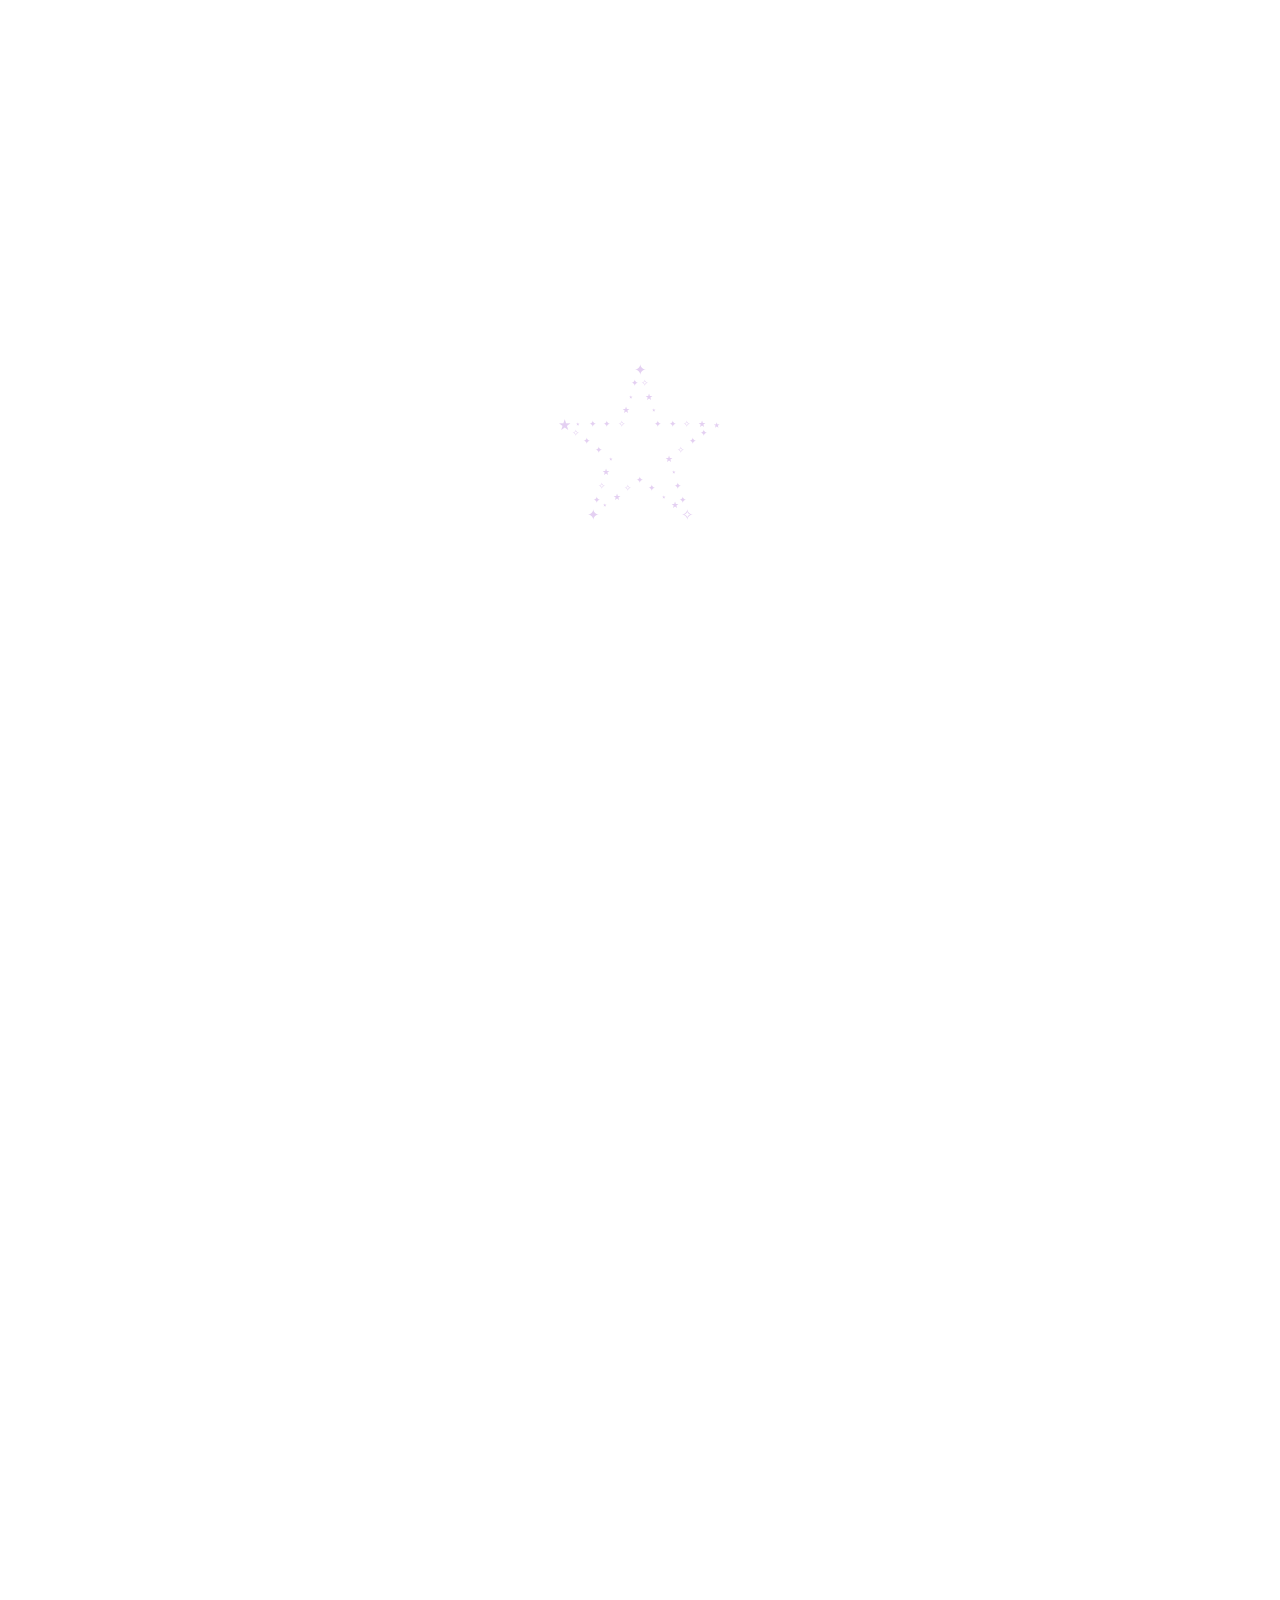
==== commit 500f14ea: "skinny" ====
--- a/index.html
+++ b/index.html
@@ -12,7 +12,7 @@
 <link rel="preconnect" href="https://fonts.gstatic.com" crossorigin>
 <link href="https://fonts.googleapis.com/css2?family=Great+Vibes&display=swap" rel="stylesheet">
 <link rel="stylesheet" href="css/style.css?v=20261011b">
-<link rel="stylesheet" href="css/home-filmstrip.css?v=20261011e">
+<link rel="stylesheet" href="css/home-filmstrip.css?v=20261011h">
 <style>.page-loader{position:fixed;inset:0;z-index:10050;background:#fff}body.is-booting{overflow:hidden}</style>
 </head>
 <body class="page-home is-booting">
@@ -42,6 +42,8 @@
   <p class="home-film-loading">loading film…</p>
 
   <div class="home-under">
+  <div class="home-screen">
+  <div class="home-screen-gap" aria-hidden="true"></div>
   <section class="home-galleries" aria-label="Galleries">
     <h2 class="home-galleries-title">galleries</h2>
     <div class="home-galleries-row">
@@ -86,6 +88,7 @@
       </div>
     </div>
   </section>
+  <div class="home-screen-gap" aria-hidden="true"></div>
 
   <div class="home-film-credits" aria-label="Artists">
       <svg class="home-film-credits-svg" viewBox="0 0 1200 128" preserveAspectRatio="xMidYMid meet" aria-hidden="true">
@@ -94,6 +97,7 @@
           <textPath id="home-credits-textpath" href="#home-credits-path" startOffset="0%"></textPath>
         </text>
       </svg>
+  </div>
   </div>
 
   <div class="home-film-hero">
--- a/css/home-filmstrip.css
+++ b/css/home-filmstrip.css
@@ -928,6 +928,45 @@
   text-decoration-color: var(--flash);
 }
 
+.home-screen-gap {
+  display: none;
+}
+
+/* Skinny browsers: galleries span the width and sit in the middle
+   of the screen, with equal white space above and below. */
+@media (max-width: 700px) {
+  .home-screen {
+    display: flex;
+    flex-direction: column;
+    min-height: 100dvh;
+    box-sizing: border-box;
+  }
+
+  .home-screen-gap {
+    display: block;
+    flex: 1 1 0;
+    min-height: 1.15rem;
+  }
+
+  .home-galleries {
+    padding-top: 0;
+    padding-bottom: 0;
+    padding-left: 0.7rem;
+    padding-right: 1.7rem;
+  }
+
+  .home-galleries-row {
+    width: 100%;
+    padding-left: 0;
+    padding-right: 0;
+  }
+
+  .home-film-credits {
+    margin-top: 0;
+    padding-top: 0;
+  }
+}
+
 .visually-hidden {
   position: absolute;
   width: 1px;
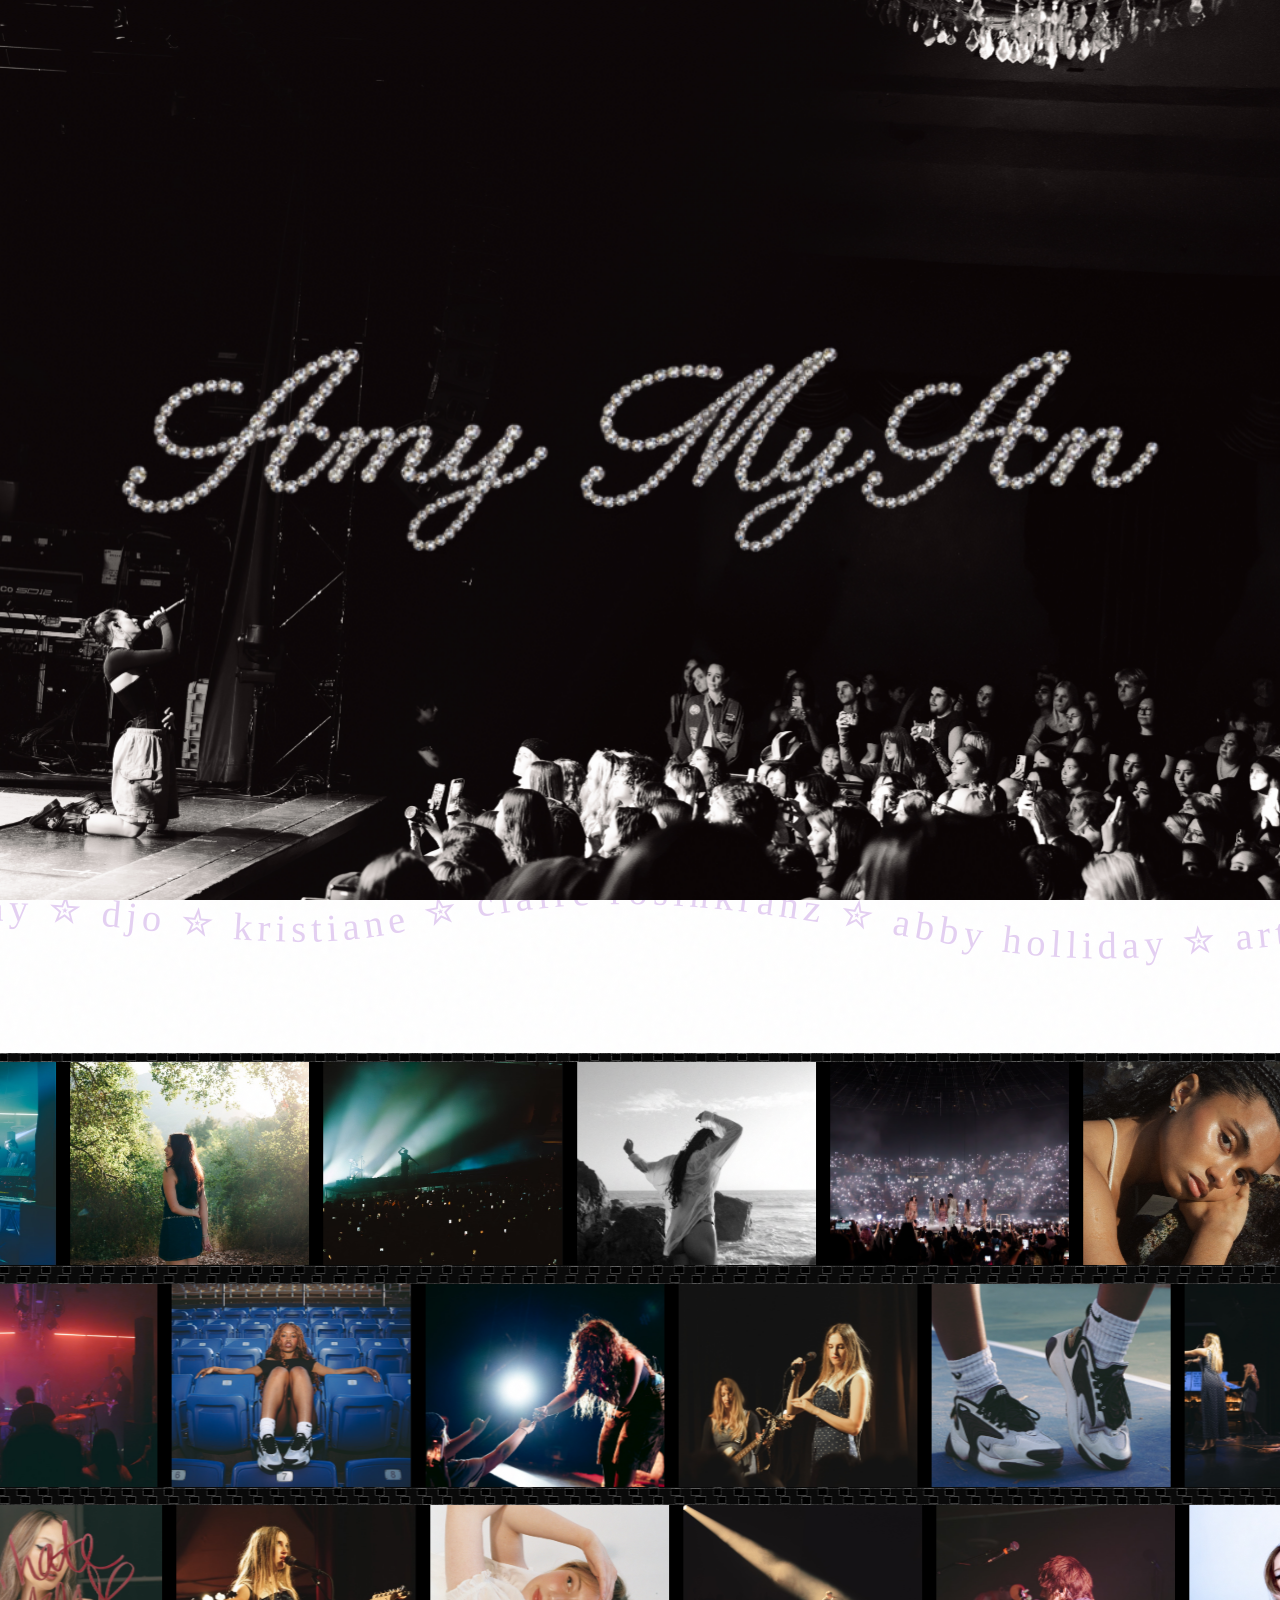
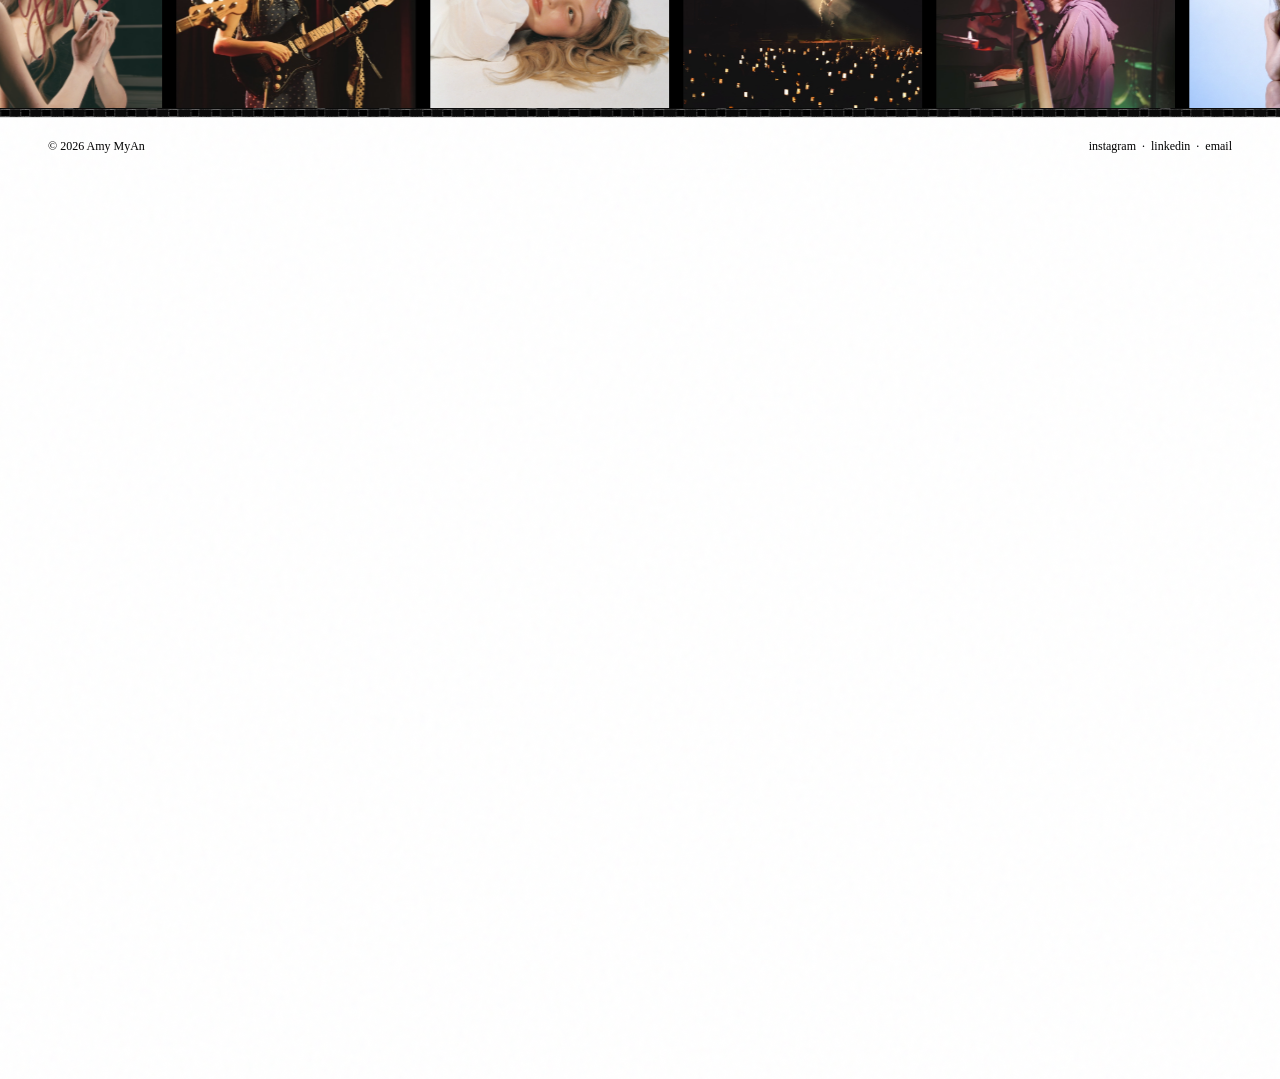
==== commit 9764222c: "hopefully faster" ====
--- a/index.html
+++ b/index.html
@@ -12,7 +12,7 @@
 <link rel="preconnect" href="https://fonts.gstatic.com" crossorigin>
 <link href="https://fonts.googleapis.com/css2?family=Great+Vibes&display=swap" rel="stylesheet">
 <link rel="stylesheet" href="css/style.css?v=20261011b">
-<link rel="stylesheet" href="css/home-filmstrip.css?v=20261011h">
+<link rel="stylesheet" href="css/home-filmstrip.css?v=20261011i">
 <style>.page-loader{position:fixed;inset:0;z-index:10050;background:#fff}body.is-booting{overflow:hidden}</style>
 </head>
 <body class="page-home is-booting">
@@ -142,11 +142,11 @@
 <script src="js/amy-media.js?v=20260930c"></script>
 <script src="js/page-loader.js?v=20261010b"></script>
 <script src="js/home-data.js?v=20261010ab"></script>
-<script src="js/home-filmstrip.js?v=20261010ab"></script>
-<script src="js/home-hero.js?v=20261011a"></script>
-<script src="js/home-credits.js?v=20261008a"></script>
+<script src="js/home-filmstrip.js?v=20261011j"></script>
+<script src="js/home-hero.js?v=20261011i"></script>
+<script src="js/home-credits.js?v=20261011i"></script>
 <script>document.getElementById('year').textContent = new Date().getFullYear();</script>
 <script src="js/cursor-glow.js?v=20261009e" defer></script>
-<script src="js/galaxy.js?v=20261009e" defer></script>
+<script src="js/galaxy.js?v=20261011i" defer></script>
 </body>
 </html>
--- a/css/home-filmstrip.css
+++ b/css/home-filmstrip.css
@@ -60,7 +60,6 @@
   background: #000;
   overflow: hidden;
   pointer-events: auto;
-  will-change: transform;
 }
 
 .home-under {
@@ -70,7 +69,6 @@
   right: 0;
   z-index: 1;
   background: var(--paper);
-  will-change: transform;
 }
 
 .home-reveal-spacer {
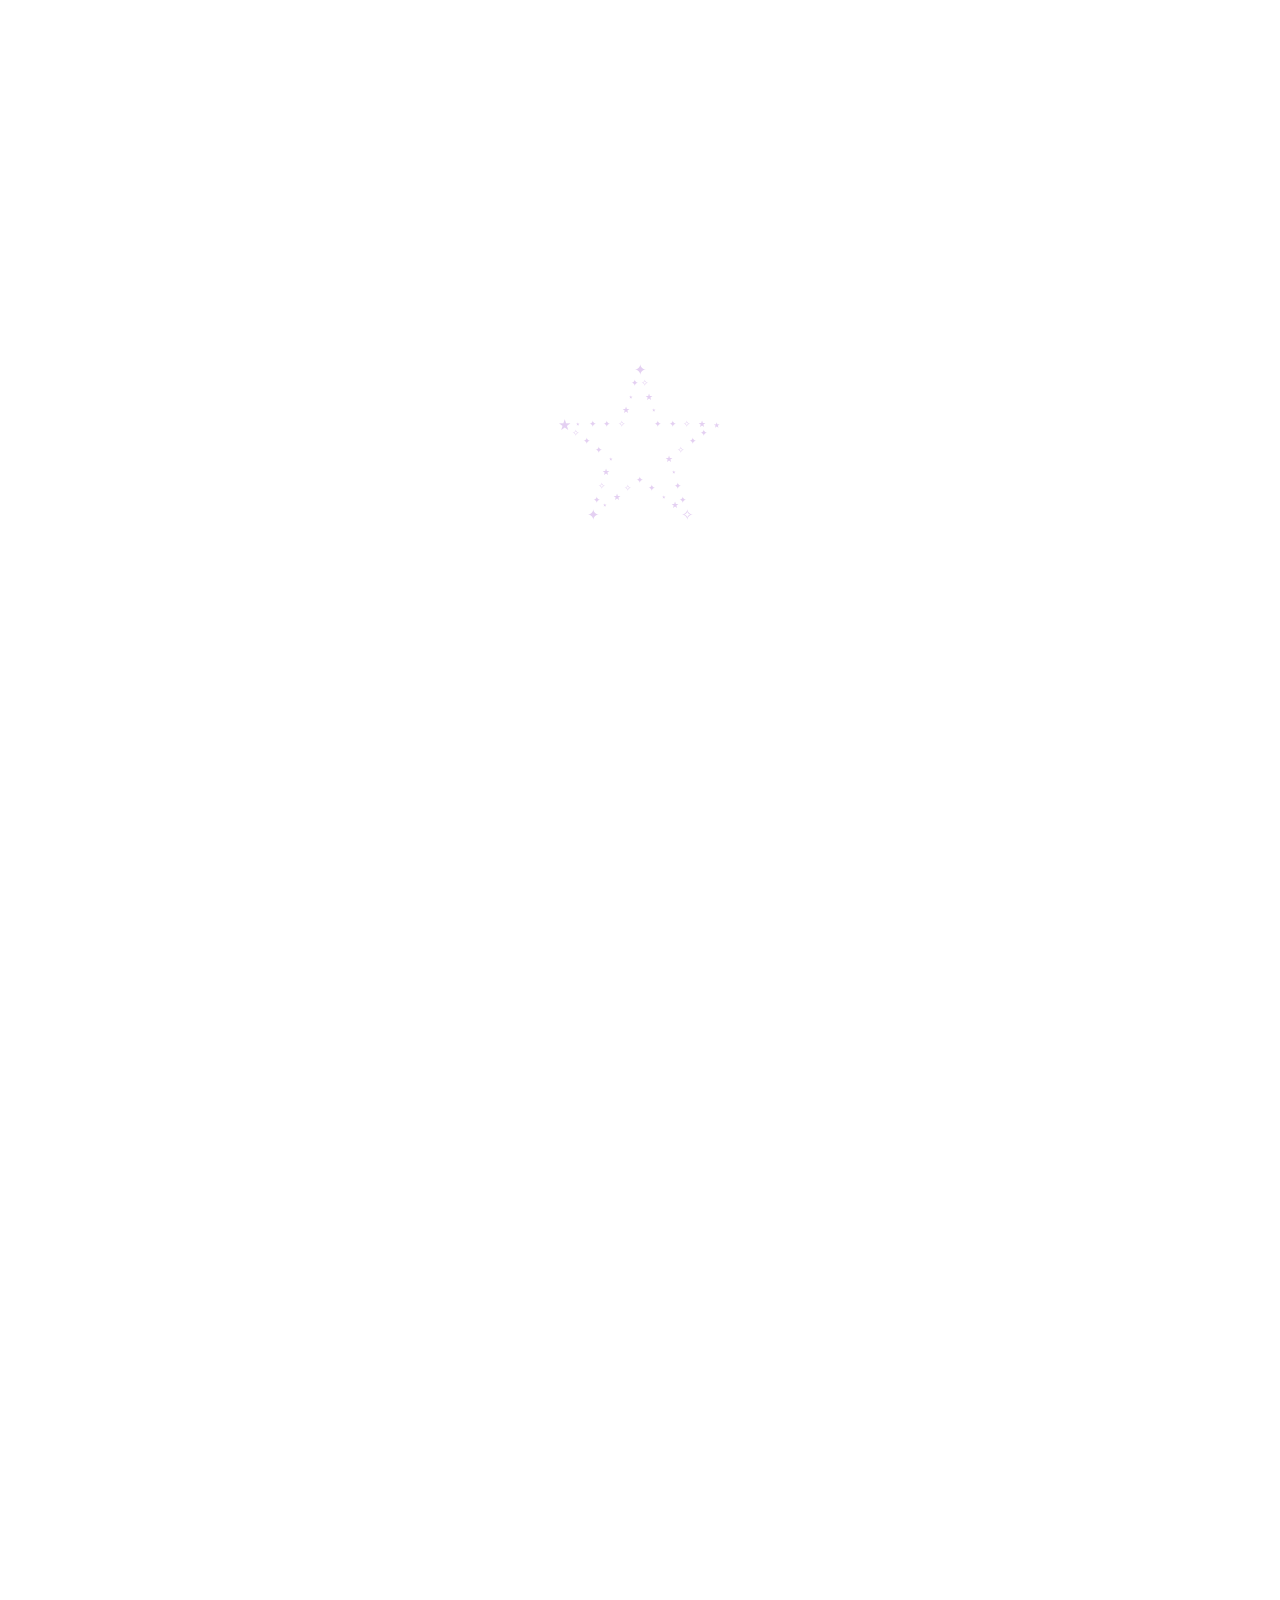
==== commit 4e6a5022: "more udpates" ====
--- a/index.html
+++ b/index.html
@@ -12,7 +12,7 @@
 <link rel="preconnect" href="https://fonts.gstatic.com" crossorigin>
 <link href="https://fonts.googleapis.com/css2?family=Great+Vibes&display=swap" rel="stylesheet">
 <link rel="stylesheet" href="css/style.css?v=20261011b">
-<link rel="stylesheet" href="css/home-filmstrip.css?v=20261011i">
+<link rel="stylesheet" href="css/home-filmstrip.css?v=20261011m">
 <style>.page-loader{position:fixed;inset:0;z-index:10050;background:#fff}body.is-booting{overflow:hidden}</style>
 </head>
 <body class="page-home is-booting">
@@ -142,9 +142,9 @@
 <script src="js/amy-media.js?v=20260930c"></script>
 <script src="js/page-loader.js?v=20261010b"></script>
 <script src="js/home-data.js?v=20261010ab"></script>
-<script src="js/home-filmstrip.js?v=20261011j"></script>
-<script src="js/home-hero.js?v=20261011i"></script>
-<script src="js/home-credits.js?v=20261011i"></script>
+<script src="js/home-filmstrip.js?v=20261011k"></script>
+<script src="js/home-hero.js?v=20261011j"></script>
+<script src="js/home-credits.js?v=20261011j"></script>
 <script>document.getElementById('year').textContent = new Date().getFullYear();</script>
 <script src="js/cursor-glow.js?v=20261009e" defer></script>
 <script src="js/galaxy.js?v=20261011i" defer></script>
--- a/css/home-filmstrip.css
+++ b/css/home-filmstrip.css
@@ -795,6 +795,7 @@
   height: 100%;
   display: grid;
   place-items: center;
+  --star-stroke: min(2px, 1.22cqw);
   animation: home-about-spin 9s linear infinite;
   filter: drop-shadow(0 0 0 rgba(255, 255, 255, 0));
   transition: filter 0.28s ease;
@@ -811,7 +812,7 @@
 .home-about-star-shape polygon {
   fill: var(--flash);
   stroke: #000;
-  stroke-width: 2px;
+  stroke-width: var(--star-stroke, 2px);
   stroke-linejoin: miter;
   stroke-miterlimit: 3;
   vector-effect: non-scaling-stroke;
@@ -931,8 +932,53 @@
 }
 
 /* Skinny browsers: galleries span the width and sit in the middle
-   of the screen, with equal white space above and below. */
+   of the screen, with equal white space above and below.
+   The hero is in normal flow here so the document scrolls natively.
+   Fixed layers moved from a scroll listener freeze a phone. */
 @media (max-width: 700px) {
+  .home-hero {
+    position: relative !important;
+    inset: auto !important;
+    z-index: auto;
+    transform: none !important;
+  }
+
+  .home-under {
+    position: relative !important;
+    inset: auto !important;
+    z-index: auto;
+    transform: none !important;
+  }
+
+  .home-reveal-spacer {
+    display: none !important;
+  }
+
+  /* A full-page blend of film grain forces iOS to recomposite every
+     scroll frame. At this size the grain is a 3% veil. */
+  .home-film-grain {
+    display: none;
+  }
+
+  .home-film-track {
+    will-change: auto;
+    backface-visibility: visible;
+  }
+
+  .home-film-frame {
+    transform: none;
+  }
+
+  /* Per-hole noise masks turn every sprocket into its own layer. */
+  .home-film-roll::before,
+  .home-film-roll::after,
+  .home-film-sprocket--top::after,
+  .home-film-sprocket--bottom::after,
+  .home-film-sprocket-hole::after {
+    -webkit-mask-image: none;
+    mask-image: none;
+  }
+
   .home-screen {
     display: flex;
     flex-direction: column;
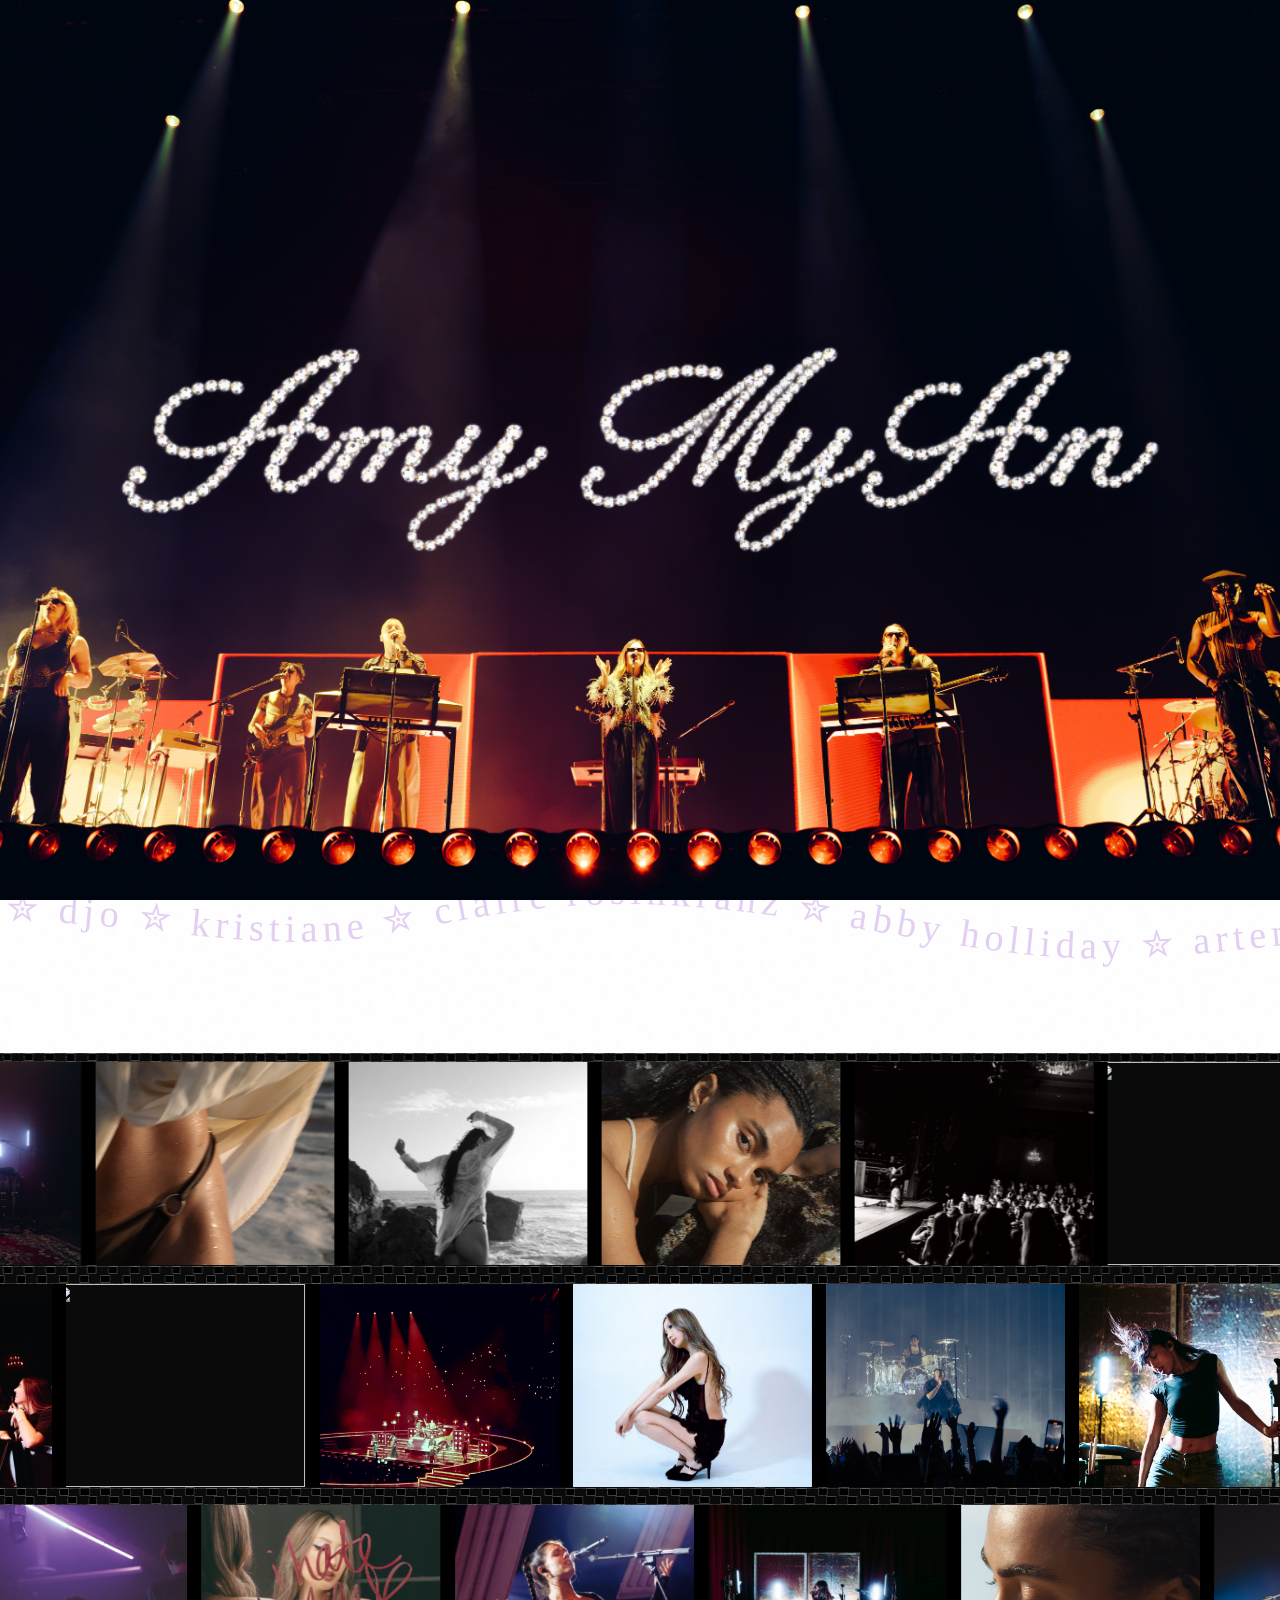
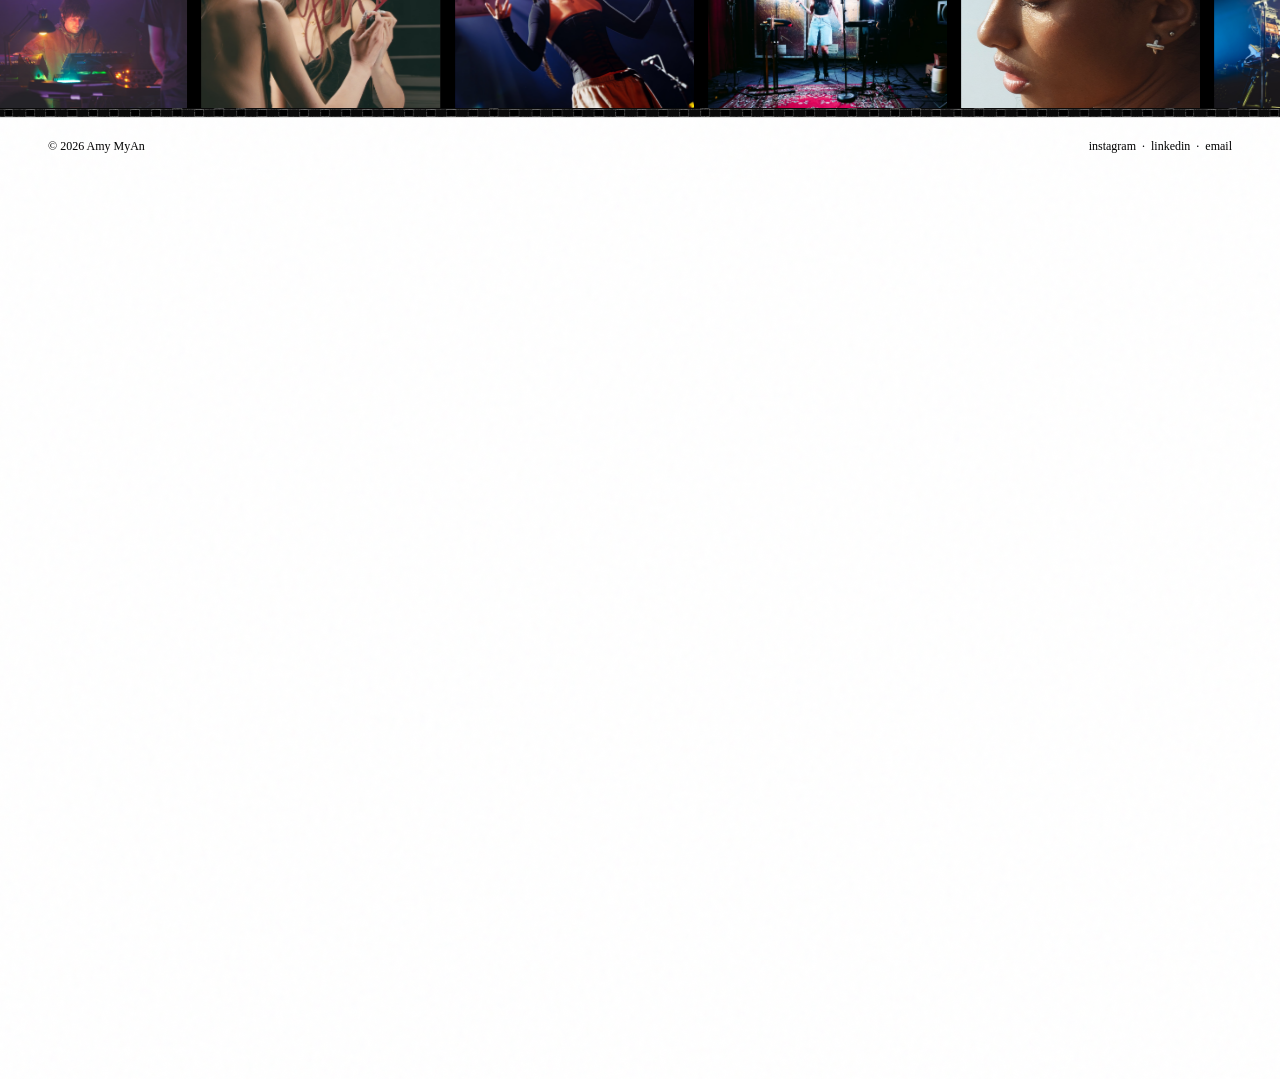
==== commit 210a1c49: "homeage" ====
--- a/index.html
+++ b/index.html
@@ -12,7 +12,7 @@
 <link rel="preconnect" href="https://fonts.gstatic.com" crossorigin>
 <link href="https://fonts.googleapis.com/css2?family=Great+Vibes&display=swap" rel="stylesheet">
 <link rel="stylesheet" href="css/style.css?v=20261011b">
-<link rel="stylesheet" href="css/home-filmstrip.css?v=20261011m">
+<link rel="stylesheet" href="css/home-filmstrip.css?v=20261012d">
 <style>.page-loader{position:fixed;inset:0;z-index:10050;background:#fff}body.is-booting{overflow:hidden}</style>
 </head>
 <body class="page-home is-booting">
@@ -142,9 +142,9 @@
 <script src="js/amy-media.js?v=20260930c"></script>
 <script src="js/page-loader.js?v=20261010b"></script>
 <script src="js/home-data.js?v=20261010ab"></script>
-<script src="js/home-filmstrip.js?v=20261011k"></script>
+<script src="js/home-filmstrip.js?v=20261012c"></script>
 <script src="js/home-hero.js?v=20261011j"></script>
-<script src="js/home-credits.js?v=20261011j"></script>
+<script src="js/home-credits.js?v=20261012c"></script>
 <script>document.getElementById('year').textContent = new Date().getFullYear();</script>
 <script src="js/cursor-glow.js?v=20261009e" defer></script>
 <script src="js/galaxy.js?v=20261011i" defer></script>
--- a/css/home-filmstrip.css
+++ b/css/home-filmstrip.css
@@ -98,6 +98,7 @@
   height: auto;
   pointer-events: none;
   user-select: none;
+  filter: brightness(1.5);
 }
 
 .home-film-hero {
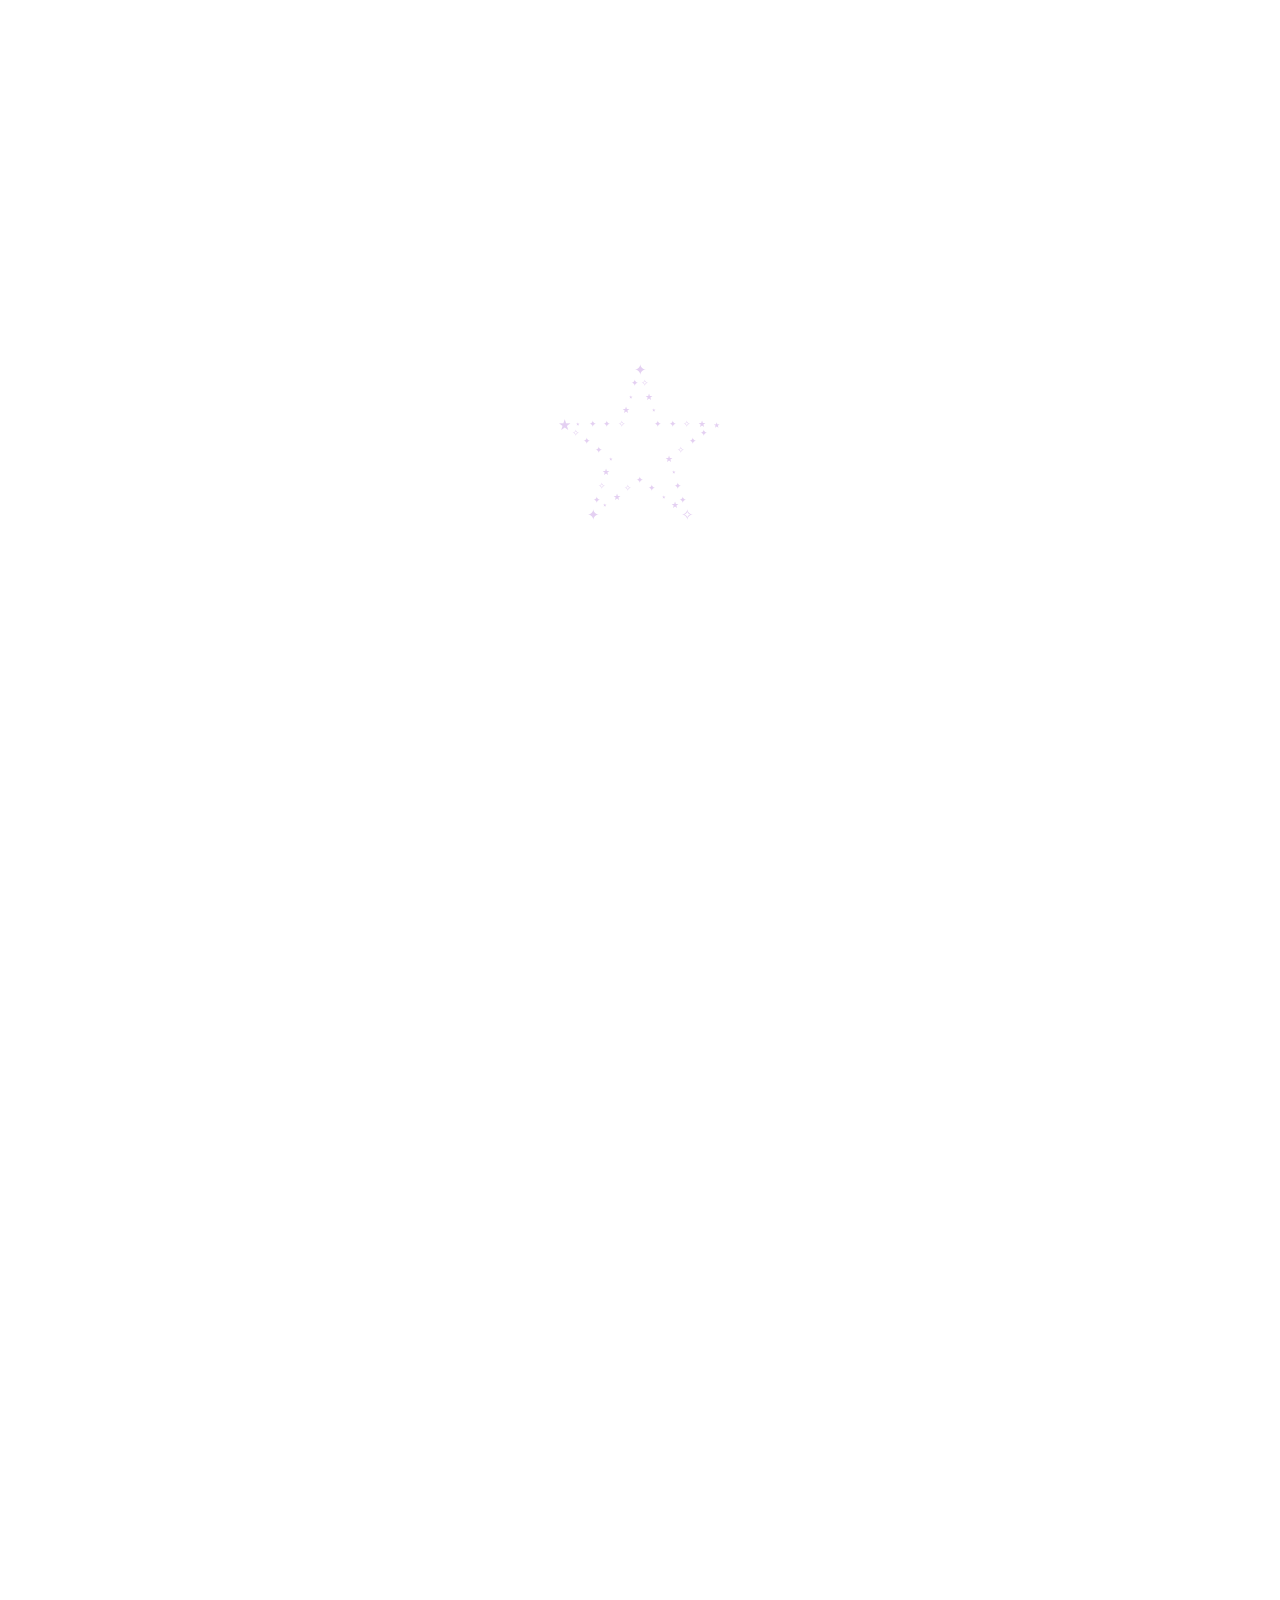
==== commit c1aaf61c: "header text" ====
--- a/index.html
+++ b/index.html
@@ -11,7 +11,7 @@
 <link rel="preconnect" href="https://fonts.googleapis.com">
 <link rel="preconnect" href="https://fonts.gstatic.com" crossorigin>
 <link href="https://fonts.googleapis.com/css2?family=Great+Vibes&display=swap" rel="stylesheet">
-<link rel="stylesheet" href="css/style.css?v=20261011b">
+<link rel="stylesheet" href="css/style.css?v=20261013a">
 <link rel="stylesheet" href="css/home-filmstrip.css?v=20261012d">
 <style>.page-loader{position:fixed;inset:0;z-index:10050;background:#fff}body.is-booting{overflow:hidden}</style>
 </head>
--- a/css/style.css
+++ b/css/style.css
@@ -80,13 +80,17 @@
 .site-nav .wordmark{
   font-family:var(--display);
   font-style:normal;
-  font-weight:bold;
-  font-size:var(--nav-wordmark-size);
+  font-weight:normal;
+  font-size:clamp(1.25rem, 3vw, 1.7rem);
   letter-spacing:0.02em;
   white-space:nowrap;
   text-transform:none;
-  display:inline-block;
-  line-height:1.2;
+  display:inline-flex;
+  align-items:center;
+  justify-content:center;
+  gap:0.4rem;
+  max-width:100%;
+  line-height:1;
   color:var(--ink);
 }
 
@@ -94,7 +98,7 @@
 body .site-nav a.wordmark:link,
 body .site-nav a.wordmark:visited,
 body .site-nav a.wordmark:active{
-  font-size:clamp(2.45rem, 6vw, 3.35rem);
+  font-size:clamp(1.25rem, 3vw, 1.7rem);
   color:var(--ink);
   -webkit-text-fill-color:var(--ink);
 }
@@ -108,10 +112,16 @@
 }
 
 .site-nav .wordmark-name{
-  font-family:Arial, Helvetica, sans-serif;
-  font-weight:700;
-  text-transform:uppercase;
-  color:inherit;
+  display:block;
+  flex:0 1 auto;
+  width:min(58vw, 16.5rem);
+  aspect-ratio:944 / 206;
+  background:currentColor;
+  -webkit-mask:url("../assets/amy-myan-wordmark.png?v=20261013a") center / contain no-repeat;
+  mask:url("../assets/amy-myan-wordmark.png?v=20261013a") center / contain no-repeat;
+  text-indent:-9999px;
+  overflow:hidden;
+  white-space:nowrap;
 }
 
 /* Decorative stars — use text font so color stays white on mobile */
